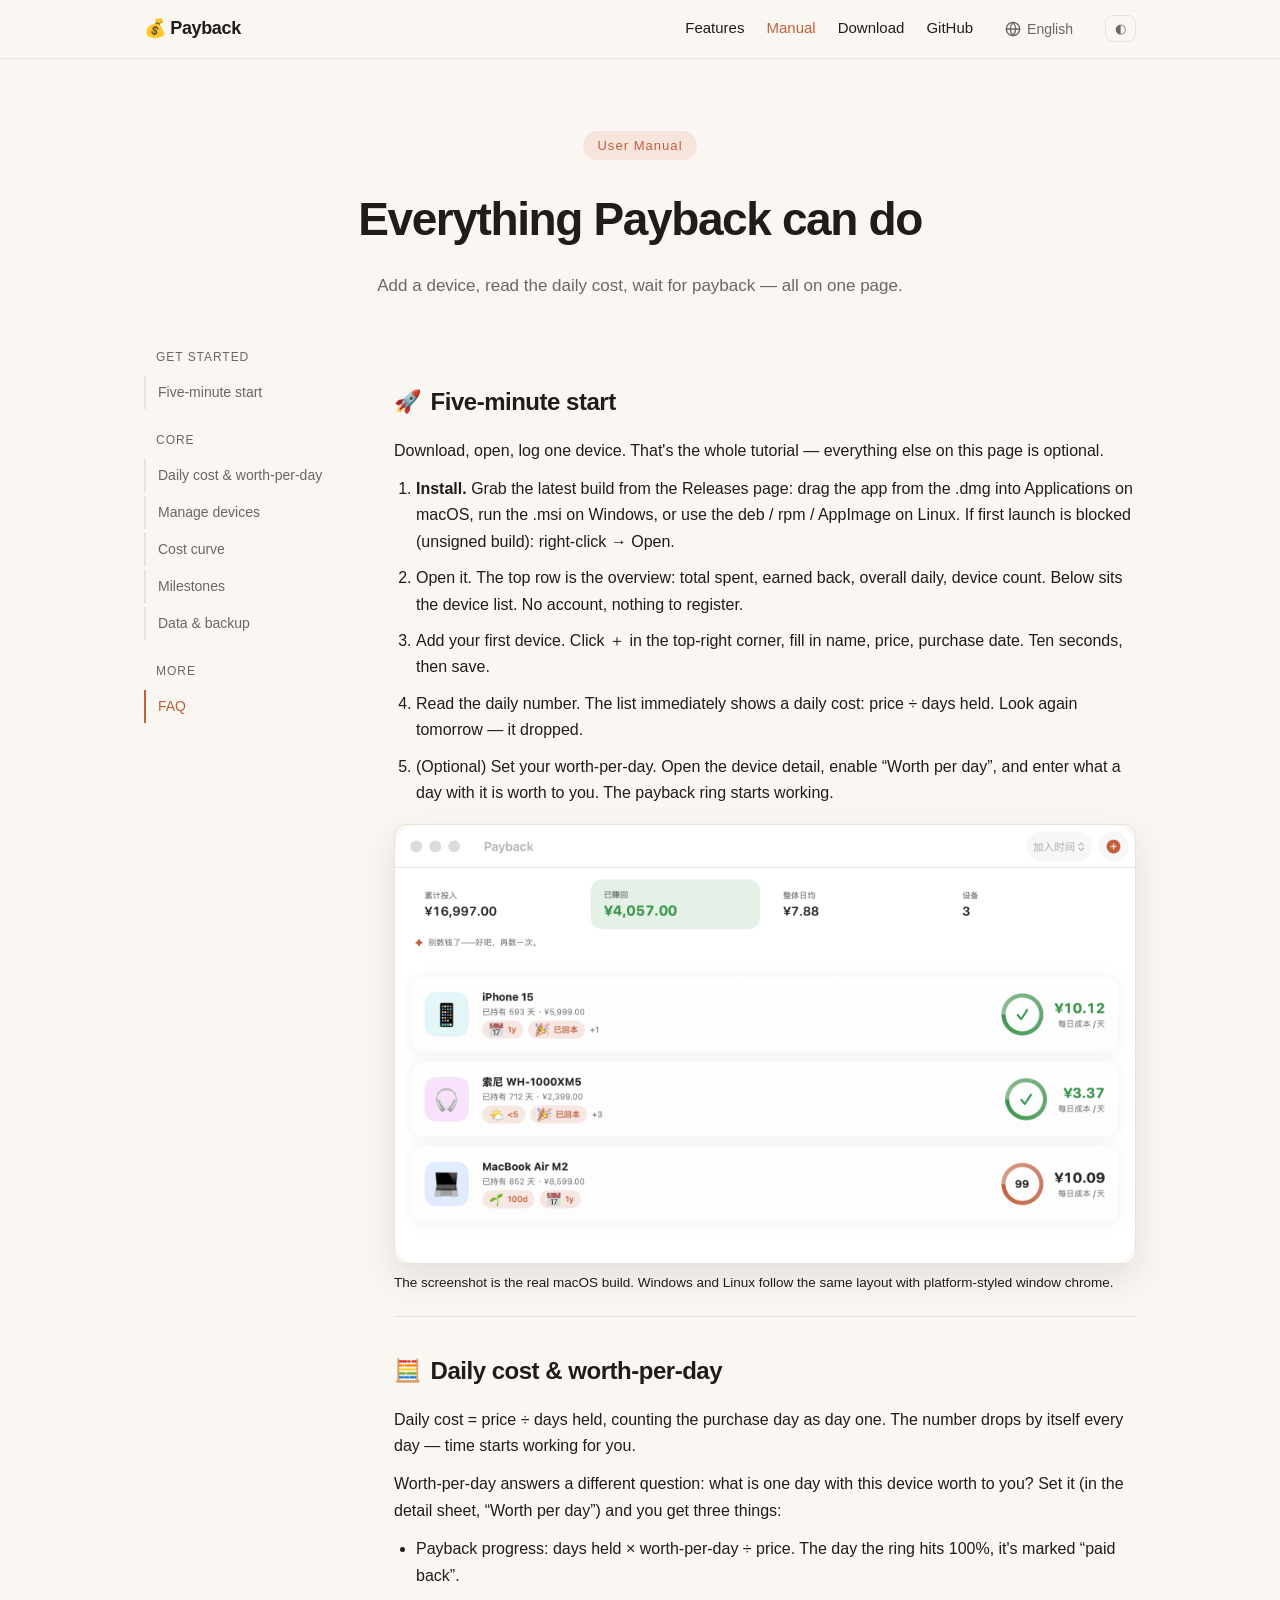
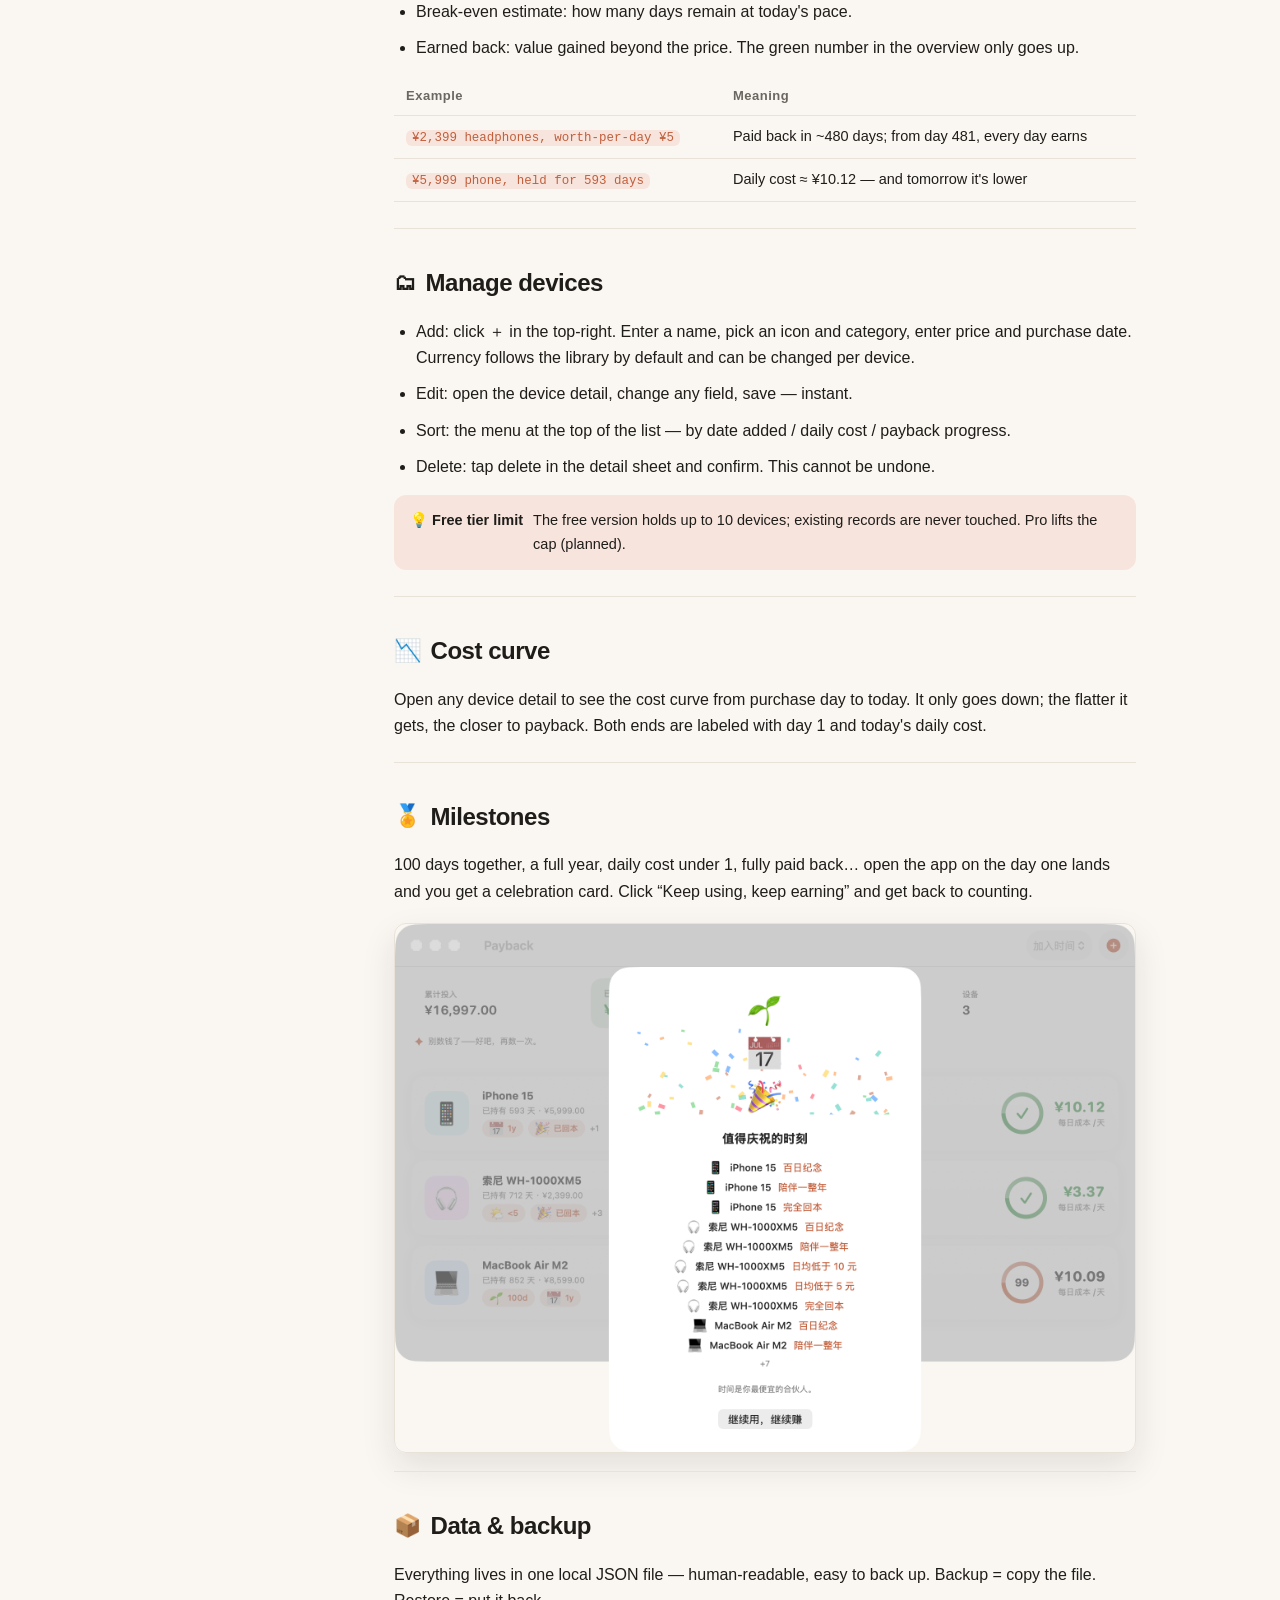
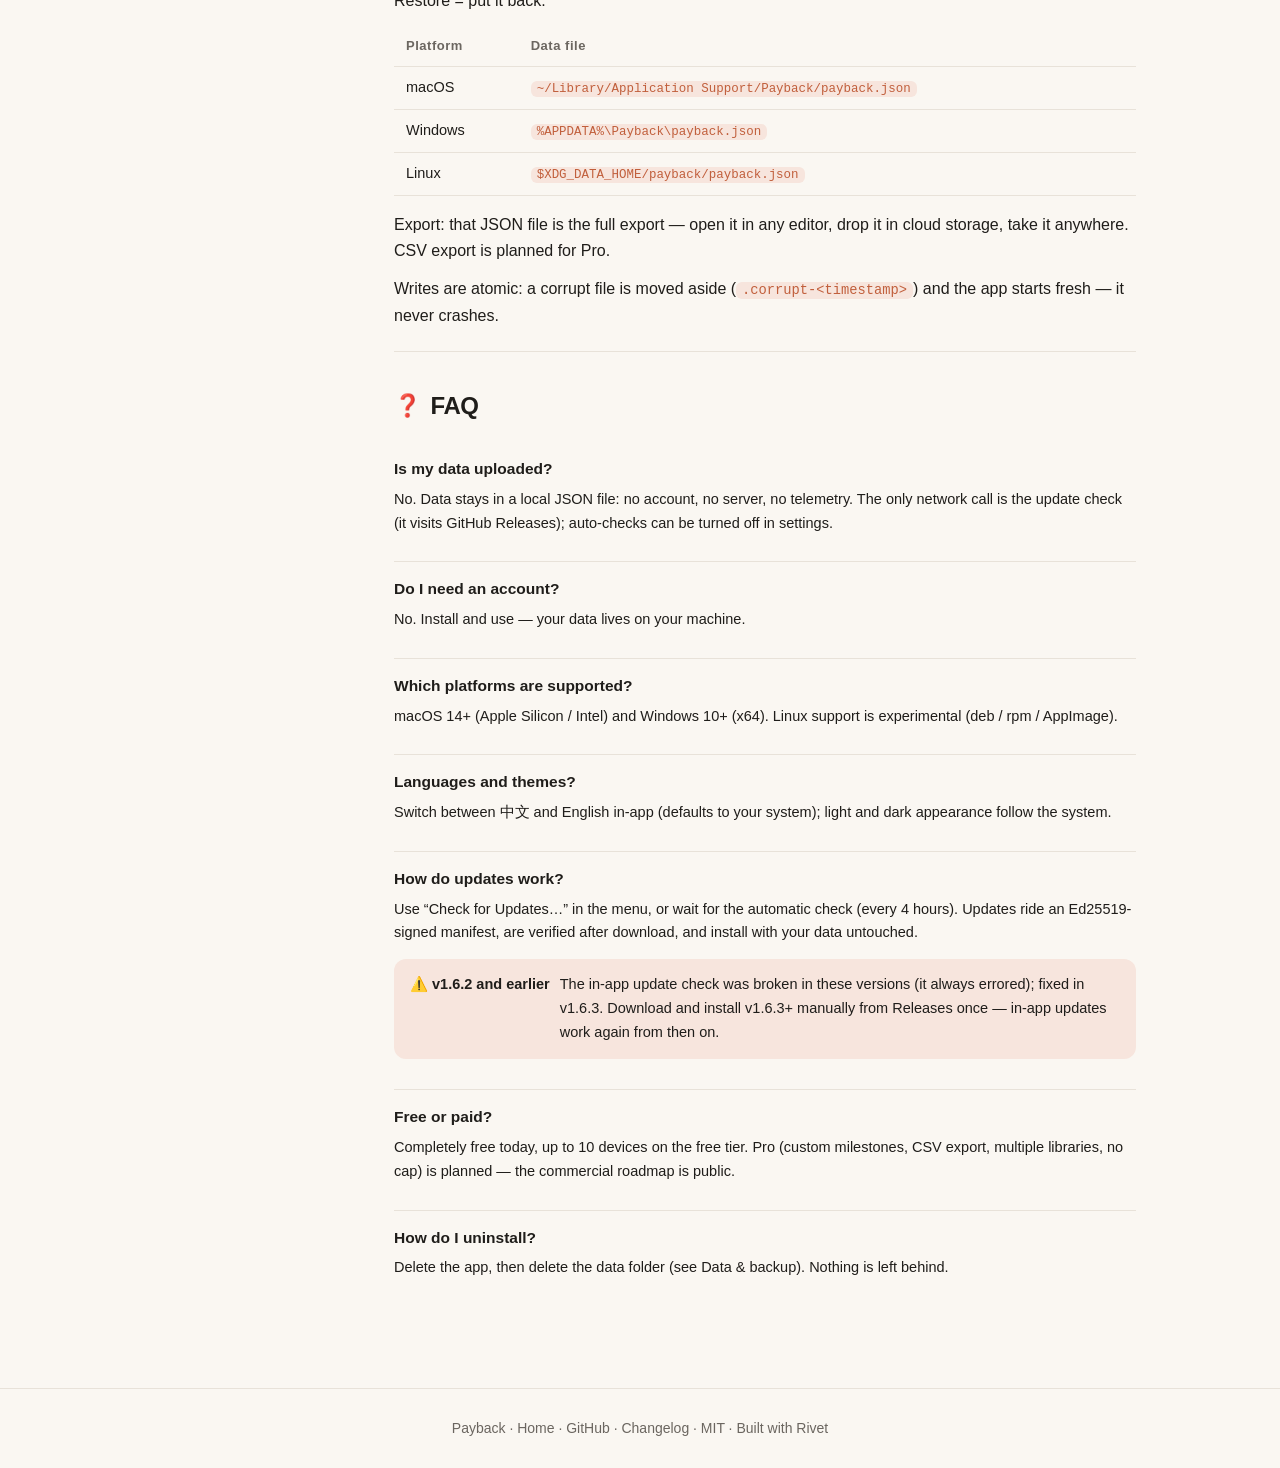
==== site/guide.html @ 582c348b "Release: v1.6.4 — user manual and real screenshots on the site site/guide.html is a full bilingual (" ====
<!DOCTYPE html>
<html lang="zh">
<head>
<meta charset="utf-8">
<meta name="viewport" content="width=device-width, initial-scale=1">
<title>Payback — 用户手册</title>
<meta name="description" content="Payback 用户手册：五分钟上手、每日成本与心理价位、设备管理、成本曲线、里程碑、数据备份与常见问题。">
<script>
  (function () {
    var t = localStorage.getItem('payback-theme');
    if (!t) t = matchMedia('(prefers-color-scheme: dark)').matches ? 'dark' : 'light';
    document.documentElement.dataset.theme = t;
  })();
</script>
<link rel="stylesheet" href="styles.css">
</head>
<body>
<header class="nav">
  <div class="nav-inner">
    <a class="brand" href="index.html">Payback</a>
    <nav class="nav-links">
      <a href="index.html#features" data-i18n="nav.features">功能</a>
      <a href="guide.html" data-i18n="nav.guide" style="color:var(--accent)">手册</a>
      <a href="index.html#download" data-i18n="nav.download">下载</a>
      <a href="https://github.com/turinglambdaai/payback" data-i18n="nav.github">GitHub</a>
      <div class="lang-dropdown-wrapper">
        <button class="lang-btn" type="button" onclick="void 0" aria-label="Switch language">
          <svg width="16" height="16" viewBox="0 0 24 24" fill="none" stroke="currentColor" stroke-width="2" stroke-linecap="round" stroke-linejoin="round"><circle cx="12" cy="12" r="10"></circle><line x1="2" y1="12" x2="22" y2="12"></line><path d="M12 2a15.3 15.3 0 0 1 4 10 15.3 15.3 0 0 1-4 10 15.3 15.3 0 0 1-4-10 15.3 15.3 0 0 1 4-10z"></path></svg>
          <span id="current-lang-label">English</span>
        </button>
        <ul class="lang-menu">
          <li onclick="setLanguage('en')">English</li>
          <li onclick="setLanguage('zh')">简体中文</li>
        </ul>
      </div>
      <button class="theme-btn" id="theme-btn" type="button" aria-label="Toggle theme">◐</button>
    </nav>
  </div>
</header>

<section class="manual-hero">
  <span class="eyebrow" data-i18n="guide.eyebrow">使用手册</span>
  <h1 data-i18n="guide.title">Payback 能做的事</h1>
  <p class="lead" data-i18n="guide.lead">添加设备、看懂每日成本、等到回本——一页说清。</p>
</section>

<div class="manual-layout">

  <aside class="manual-toc" id="toc">
    <div class="manual-toc-group" data-i18n="toc.start">上手</div>
    <a href="#quickstart" data-i18n="toc.quickstart">五分钟上手</a>
    <div class="manual-toc-group" data-i18n="toc.core">核心功能</div>
    <a href="#concepts" data-i18n="toc.concepts">每日成本与心理价位</a>
    <a href="#manage" data-i18n="toc.manage">设备管理</a>
    <a href="#curve" data-i18n="toc.curve">每日成本曲线</a>
    <a href="#milestones" data-i18n="toc.milestones">里程碑</a>
    <a href="#data" data-i18n="toc.data">数据与备份</a>
    <div class="manual-toc-group" data-i18n="toc.more">更多</div>
    <a href="#faq" data-i18n="toc.faq">常见问题</a>
  </aside>

  <main>

    <!-- =================== Quick start =================== -->
    <section class="manual-section" id="quickstart">
      <h2 class="manual-h2"><span class="h2-emoji">🚀</span><span data-i18n="qs.title">五分钟上手</span></h2>
      <p data-i18n="qs.intro">下载、打开、记一台设备。教程到这里就结束了——本页其余内容都是可选的。</p>
      <ol>
        <li data-i18n="qs.s1"><strong>安装。</strong>到 <a href="https://github.com/turinglambdaai/payback/releases/latest">Releases</a> 页下载最新版：macOS 把 DMG 里的应用拖进「应用程序」，Windows 双击 MSI 安装，Linux 用 deb / rpm / AppImage。首次启动若被拦（未公证构建）：右键 → 打开。</li>
        <li data-i18n="qs.s2"><strong>打开应用。</strong>顶部是总览：累计投入、已赚回、整体日均、设备数。中间是设备列表。没有账号，不用注册。</li>
        <li data-i18n="qs.s3"><strong>添加第一台设备。</strong>点右上角 ＋，填名称、价格、购买日期。十秒钟记完，保存。</li>
        <li data-i18n="qs.s4"><strong>看每日回本数字。</strong>列表里立刻出现「每日成本」：价格 ÷ 持有天数。明天再看，它又低了一点。</li>
        <li data-i18n="qs.s5"><strong>（可选）设定心理价位。</strong>打开设备详情，开启「心理价位（每天）」，填一个每天愿意付的数。回本进度环开始工作。</li>
      </ol>
      <img src="img/payback-main-light.png" alt="Payback 主窗口（macOS）：总览数字与设备列表" class="manual-shot" loading="lazy">
      <p class="manual-hint" data-i18n="qs.hint">截图为真实的 macOS 版本。Windows 与 Linux 布局相同，窗口边框随平台风格。</p>
    </section>

    <!-- =================== Concepts =================== -->
    <section class="manual-section" id="concepts">
      <h2 class="manual-h2"><span class="h2-emoji">🧮</span><span data-i18n="cc.title">每日成本与心理价位</span></h2>
      <p data-i18n="cc.cost">每日成本 = 购买价格 ÷ 持有天数。购买当天算第 1 天。数字每天自动下降——时间开始为你工作。</p>
      <p data-i18n="cc.willing">心理价位回答另一个问题：这台设备一天值多少钱？设了它（详情页里的「心理价位（每天）」），就能看到三样东西：</p>
      <ul>
        <li data-i18n="cc.p1">回本进度：已持有天数 × 心理价位 ÷ 价格，进度环走到 100% 那天标记「已回本」。</li>
        <li data-i18n="cc.p2">预计回本：照今天的用法，还有几天走满。</li>
        <li data-i18n="cc.p3">已赚回：超出价格的价值。总览里的绿色数字只增不减。</li>
      </ul>
      <table class="manual-table">
        <thead>
          <tr><th data-i18n="cc.t.example">示例</th><th data-i18n="cc.t.meaning">含义</th></tr>
        </thead>
        <tbody>
          <tr><td><code data-i18n="cc.t1a">¥2,399 的耳机，心理价位 ¥5/天</code></td><td data-i18n="cc.t1b">约 480 天回本；第 481 天起，每天都是赚的</td></tr>
          <tr><td><code data-i18n="cc.t2a">¥5,999 的手机，用了 593 天</code></td><td data-i18n="cc.t2b">每日成本 ≈ ¥10.12，而且明天更低</td></tr>
        </tbody>
      </table>
    </section>

    <!-- =================== Manage devices =================== -->
    <section class="manual-section" id="manage">
      <h2 class="manual-h2"><span class="h2-emoji">🗂</span><span data-i18n="mg.title">设备管理</span></h2>
      <ul>
        <li data-i18n="mg.add">添加：点右上角 ＋。填名称，选图标和分类，填价格与购买日期。货币默认跟随总账，可单台修改。</li>
        <li data-i18n="mg.edit">编辑：打开设备详情，改任意字段，保存即时生效。</li>
        <li data-i18n="mg.sort">排序：列表右上角菜单，按加入时间 / 日均成本 / 回本进度。</li>
        <li data-i18n="mg.delete">删除：详情里点删除，确认后删除。删除后无法恢复。</li>
      </ul>
      <div class="callout">
        <div class="callout-title">💡 <span data-i18n="mg.limitTitle">免费版上限</span></div>
        <span data-i18n="mg.limitBody">免费版最多记录 10 台设备，已有记录不受影响。Pro 版解除上限（规划中）。</span>
      </div>
    </section>

    <!-- =================== Cost curve =================== -->
    <section class="manual-section" id="curve">
      <h2 class="manual-h2"><span class="h2-emoji">📉</span><span data-i18n="cv.title">每日成本曲线</span></h2>
      <p data-i18n="cv.body">打开任一设备详情，下方是从买来到今天的成本曲线。曲线只会往下走，越平越接近回本。两端标注第 1 天和今天的每日成本。</p>
    </section>

    <!-- =================== Milestones =================== -->
    <section class="manual-section" id="milestones">
      <h2 class="manual-h2"><span class="h2-emoji">🏅</span><span data-i18n="ms.title">里程碑</span></h2>
      <p data-i18n="ms.body">百日纪念、陪伴一整年、日均低于 1 元、完全回本……达成当天打开应用，会看到一张庆祝卡片。点「继续用，继续赚」关掉，继续数钱。</p>
      <img src="img/payback-milestone-sheet.png" alt="Payback 里程碑庆祝卡片（macOS）" class="manual-shot" loading="lazy">
    </section>

    <!-- =================== Data & backup =================== -->
    <section class="manual-section" id="data">
      <h2 class="manual-h2"><span class="h2-emoji">📦</span><span data-i18n="db.title">数据与备份</span></h2>
      <p data-i18n="db.body">全部数据是一个本地 JSON 文件，人可读、随手备份。备份 = 复制这个文件；恢复 = 放回原位。</p>
      <table class="manual-table">
        <thead>
          <tr><th data-i18n="db.t.platform">平台</th><th data-i18n="db.t.path">数据文件</th></tr>
        </thead>
        <tbody>
          <tr><td>macOS</td><td><code>~/Library/Application Support/Payback/payback.json</code></td></tr>
          <tr><td>Windows</td><td><code>%APPDATA%\Payback\payback.json</code></td></tr>
          <tr><td>Linux</td><td><code>$XDG_DATA_HOME/payback/payback.json</code></td></tr>
        </tbody>
      </table>
      <p data-i18n="db.export">导出：这个 JSON 文件本身就是完整导出——用任意编辑器打开、放进云盘、随带走。CSV 导出在 Pro 规划中。</p>
      <p data-i18n="db.atomic">写入是原子的：文件损坏时自动移到一旁（<code>.corrupt-时间戳</code>），应用重新开始，永不崩溃。</p>
    </section>

    <!-- =================== FAQ =================== -->
    <section class="manual-section" id="faq">
      <h2 class="manual-h2"><span class="h2-emoji">❓</span><span data-i18n="faq.title">常见问题</span></h2>

      <div class="faq-item">
        <div class="faq-q" data-i18n="faq.q1">数据会上传吗？</div>
        <p class="faq-a" data-i18n="faq.a1">不会。数据只存在本机 JSON 文件里：无账号、无服务器、无遥测。唯一的网络请求是检查更新（访问 GitHub Releases），可关（设置里关闭自动检查）。</p>
      </div>
      <div class="faq-item">
        <div class="faq-q" data-i18n="faq.q2">需要注册账号吗？</div>
        <p class="faq-a" data-i18n="faq.a2">不需要。装好就用，数据在你自己机器上。</p>
      </div>
      <div class="faq-item">
        <div class="faq-q" data-i18n="faq.q3">支持哪些平台？</div>
        <p class="faq-a" data-i18n="faq.a3">macOS 14+（Apple Silicon / Intel）、Windows 10+（x64）。Linux 为实验性支持（deb / rpm / AppImage）。</p>
      </div>
      <div class="faq-item">
        <div class="faq-q" data-i18n="faq.q4">有哪些语言和主题？</div>
        <p class="faq-a" data-i18n="faq.a4">应用内可切换中文 / English（默认跟随系统）；深浅色外观跟随系统设置。</p>
      </div>
      <div class="faq-item">
        <div class="faq-q" data-i18n="faq.q5">怎么更新？</div>
        <p class="faq-a" data-i18n="faq.a5">菜单栏「检查更新…」，或等自动检查（每 4 小时一次）。更新走 Ed25519 签名清单，下载后校验再安装，装完数据原样保留。</p>
        <div class="callout">
          <div class="callout-title">⚠️ <span data-i18n="faq.legacyTitle">v1.6.2 及更早版本</span></div>
          <span data-i18n="faq.legacyBody">这些版本的「检查更新」有缺陷（点了就报错），已在 v1.6.3 修复。请到 Releases 页手动下载安装一次，之后应用内更新恢复正常。</span>
        </div>
      </div>
      <div class="faq-item">
        <div class="faq-q" data-i18n="faq.q6">免费还是付费？</div>
        <p class="faq-a" data-i18n="faq.a6">当前完全免费，免费版最多 10 台设备。Pro 版（自定义里程碑、CSV 导出、多账本、解除上限）规划中，商业路径公开可查。</p>
      </div>
      <div class="faq-item">
        <div class="faq-q" data-i18n="faq.q7">怎么卸载？</div>
        <p class="faq-a" data-i18n="faq.a7">删掉应用，再删数据文件夹（路径见「数据与备份」）。不留任何残留。</p>
      </div>
    </section>

  </main>
</div>

<footer class="footer">
  <p>Payback · <a href="index.html" data-i18n="footer.home">首页</a> · <a href="https://github.com/turinglambdaai/payback">GitHub</a> · <a href="https://github.com/turinglambdaai/payback/blob/main/CHANGELOG.md" data-i18n="footer.changelog">更新日志</a> · MIT · <span data-i18n="footer.built">基于 Rivet 构建</span></p>
</footer>

<script>
(function () {
  var zh = {
    "nav.features": "功能", "nav.guide": "手册", "nav.download": "下载", "nav.github": "GitHub",
    "guide.eyebrow": "使用手册",
    "guide.title": "Payback 能做的事",
    "guide.lead": "添加设备、看懂每日成本、等到回本——一页说清。",
    "toc.start": "上手", "toc.quickstart": "五分钟上手",
    "toc.core": "核心功能",
    "toc.concepts": "每日成本与心理价位", "toc.manage": "设备管理", "toc.curve": "每日成本曲线",
    "toc.milestones": "里程碑", "toc.data": "数据与备份",
    "toc.more": "更多", "toc.faq": "常见问题",
    "qs.title": "五分钟上手",
    "qs.intro": "下载、打开、记一台设备。教程到这里就结束了——本页其余内容都是可选的。",
    "qs.s1": "<strong>安装。</strong>到 <a href=\"https://github.com/turinglambdaai/payback/releases/latest\">Releases</a> 页下载最新版：macOS 把 DMG 里的应用拖进「应用程序」，Windows 双击 MSI 安装，Linux 用 deb / rpm / AppImage。首次启动若被拦（未公证构建）：右键 → 打开。",
    "qs.s2": "打开应用。顶部是总览：累计投入、已赚回、整体日均、设备数。中间是设备列表。没有账号，不用注册。",
    "qs.s3": "添加第一台设备。点右上角 ＋，填名称、价格、购买日期。十秒钟记完，保存。",
    "qs.s4": "看每日回本数字。列表里立刻出现「每日成本」：价格 ÷ 持有天数。明天再看，它又低了一点。",
    "qs.s5": "（可选）设定心理价位。打开设备详情，开启「心理价位（每天）」，填一个每天愿意付的数。回本进度环开始工作。",
    "qs.hint": "截图为真实的 macOS 版本。Windows 与 Linux 布局相同，窗口边框随平台风格。",
    "cc.title": "每日成本与心理价位",
    "cc.cost": "每日成本 = 购买价格 ÷ 持有天数。购买当天算第 1 天。数字每天自动下降——时间开始为你工作。",
    "cc.willing": "心理价位回答另一个问题：这台设备一天值多少钱？设了它（详情页里的「心理价位（每天）」），就能看到三样东西：",
    "cc.p1": "回本进度：已持有天数 × 心理价位 ÷ 价格，进度环走到 100% 那天标记「已回本」。",
    "cc.p2": "预计回本：照今天的用法，还有几天走满。",
    "cc.p3": "已赚回：超出价格的价值。总览里的绿色数字只增不减。",
    "cc.t.example": "示例", "cc.t.meaning": "含义",
    "cc.t1a": "¥2,399 的耳机，心理价位 ¥5/天",
    "cc.t1b": "约 480 天回本；第 481 天起，每天都是赚的",
    "cc.t2a": "¥5,999 的手机，用了 593 天",
    "cc.t2b": "每日成本 ≈ ¥10.12，而且明天更低",
    "mg.title": "设备管理",
    "mg.add": "添加：点右上角 ＋。填名称，选图标和分类，填价格与购买日期。货币默认跟随总账，可单台修改。",
    "mg.edit": "编辑：打开设备详情，改任意字段，保存即时生效。",
    "mg.sort": "排序：列表右上角菜单，按加入时间 / 日均成本 / 回本进度。",
    "mg.delete": "删除：详情里点删除，确认后删除。删除后无法恢复。",
    "mg.limitTitle": "免费版上限",
    "mg.limitBody": "免费版最多记录 10 台设备，已有记录不受影响。Pro 版解除上限（规划中）。",
    "cv.title": "每日成本曲线",
    "cv.body": "打开任一设备详情，下方是从买来到今天的成本曲线。曲线只会往下走，越平越接近回本。两端标注第 1 天和今天的每日成本。",
    "ms.title": "里程碑",
    "ms.body": "百日纪念、陪伴一整年、日均低于 1 元、完全回本……达成当天打开应用，会看到一张庆祝卡片。点「继续用，继续赚」关掉，继续数钱。",
    "db.title": "数据与备份",
    "db.body": "全部数据是一个本地 JSON 文件，人可读、随手备份。备份 = 复制这个文件；恢复 = 放回原位。",
    "db.t.platform": "平台", "db.t.path": "数据文件",
    "db.export": "导出：这个 JSON 文件本身就是完整导出——用任意编辑器打开、放进云盘、随带走。CSV 导出在 Pro 规划中。",
    "db.atomic": "写入是原子的：文件损坏时自动移到一旁（<code>.corrupt-时间戳</code>），应用重新开始，永不崩溃。",
    "faq.title": "常见问题",
    "faq.q1": "数据会上传吗？",
    "faq.a1": "不会。数据只存在本机 JSON 文件里：无账号、无服务器、无遥测。唯一的网络请求是检查更新（访问 GitHub Releases），可在设置里关闭自动检查。",
    "faq.q2": "需要注册账号吗？",
    "faq.a2": "不需要。装好就用，数据在你自己机器上。",
    "faq.q3": "支持哪些平台？",
    "faq.a3": "macOS 14+（Apple Silicon / Intel）、Windows 10+（x64）。Linux 为实验性支持（deb / rpm / AppImage）。",
    "faq.q4": "有哪些语言和主题？",
    "faq.a4": "应用内可切换中文 / English（默认跟随系统）；深浅色外观跟随系统设置。",
    "faq.q5": "怎么更新？",
    "faq.a5": "菜单栏「检查更新…」，或等自动检查（每 4 小时一次）。更新走 Ed25519 签名清单，下载后校验再安装，装完数据原样保留。",
    "faq.legacyTitle": "v1.6.2 及更早版本",
    "faq.legacyBody": "这些版本的「检查更新」有缺陷（点了就报错），已在 v1.6.3 修复。请到 Releases 页手动下载安装一次，之后应用内更新恢复正常。",
    "faq.q6": "免费还是付费？",
    "faq.a6": "当前完全免费，免费版最多 10 台设备。Pro 版（自定义里程碑、CSV 导出、多账本、解除上限）规划中，商业路径公开可查。",
    "faq.q7": "怎么卸载？",
    "faq.a7": "删掉应用，再删数据文件夹（路径见「数据与备份」）。不留任何残留。",
    "footer.home": "首页",
    "footer.changelog": "更新日志",
    "footer.built": "基于 Rivet 构建"
  };
  var en = {
    "nav.features": "Features", "nav.guide": "Manual", "nav.download": "Download", "nav.github": "GitHub",
    "guide.eyebrow": "User Manual",
    "guide.title": "Everything Payback can do",
    "guide.lead": "Add a device, read the daily cost, wait for payback — all on one page.",
    "toc.start": "Get started", "toc.quickstart": "Five-minute start",
    "toc.core": "Core",
    "toc.concepts": "Daily cost & worth-per-day", "toc.manage": "Manage devices", "toc.curve": "Cost curve",
    "toc.milestones": "Milestones", "toc.data": "Data & backup",
    "toc.more": "More", "toc.faq": "FAQ",
    "qs.title": "Five-minute start",
    "qs.intro": "Download, open, log one device. That's the whole tutorial — everything else on this page is optional.",
    "qs.s1": "<strong>Install.</strong> Grab the latest build from the <a href=\"https://github.com/turinglambdaai/payback/releases/latest\">Releases</a> page: drag the app from the .dmg into Applications on macOS, run the .msi on Windows, or use the deb / rpm / AppImage on Linux. If first launch is blocked (unsigned build): right-click → Open.",
    "qs.s2": "Open it. The top row is the overview: total spent, earned back, overall daily, device count. Below sits the device list. No account, nothing to register.",
    "qs.s3": "Add your first device. Click ＋ in the top-right corner, fill in name, price, purchase date. Ten seconds, then save.",
    "qs.s4": "Read the daily number. The list immediately shows a daily cost: price ÷ days held. Look again tomorrow — it dropped.",
    "qs.s5": "(Optional) Set your worth-per-day. Open the device detail, enable “Worth per day”, and enter what a day with it is worth to you. The payback ring starts working.",
    "qs.hint": "The screenshot is the real macOS build. Windows and Linux follow the same layout with platform-styled window chrome.",
    "cc.title": "Daily cost & worth-per-day",
    "cc.cost": "Daily cost = price ÷ days held, counting the purchase day as day one. The number drops by itself every day — time starts working for you.",
    "cc.willing": "Worth-per-day answers a different question: what is one day with this device worth to you? Set it (in the detail sheet, “Worth per day”) and you get three things:",
    "cc.p1": "Payback progress: days held × worth-per-day ÷ price. The day the ring hits 100%, it's marked “paid back”.",
    "cc.p2": "Break-even estimate: how many days remain at today's pace.",
    "cc.p3": "Earned back: value gained beyond the price. The green number in the overview only goes up.",
    "cc.t.example": "Example", "cc.t.meaning": "Meaning",
    "cc.t1a": "¥2,399 headphones, worth-per-day ¥5",
    "cc.t1b": "Paid back in ~480 days; from day 481, every day earns",
    "cc.t2a": "¥5,999 phone, held for 593 days",
    "cc.t2b": "Daily cost ≈ ¥10.12 — and tomorrow it's lower",
    "mg.title": "Manage devices",
    "mg.add": "Add: click ＋ in the top-right. Enter a name, pick an icon and category, enter price and purchase date. Currency follows the library by default and can be changed per device.",
    "mg.edit": "Edit: open the device detail, change any field, save — instant.",
    "mg.sort": "Sort: the menu at the top of the list — by date added / daily cost / payback progress.",
    "mg.delete": "Delete: tap delete in the detail sheet and confirm. This cannot be undone.",
    "mg.limitTitle": "Free tier limit",
    "mg.limitBody": "The free version holds up to 10 devices; existing records are never touched. Pro lifts the cap (planned).",
    "cv.title": "Cost curve",
    "cv.body": "Open any device detail to see the cost curve from purchase day to today. It only goes down; the flatter it gets, the closer to payback. Both ends are labeled with day 1 and today's daily cost.",
    "ms.title": "Milestones",
    "ms.body": "100 days together, a full year, daily cost under 1, fully paid back… open the app on the day one lands and you get a celebration card. Click “Keep using, keep earning” and get back to counting.",
    "db.title": "Data & backup",
    "db.body": "Everything lives in one local JSON file — human-readable, easy to back up. Backup = copy the file. Restore = put it back.",
    "db.t.platform": "Platform", "db.t.path": "Data file",
    "db.export": "Export: that JSON file is the full export — open it in any editor, drop it in cloud storage, take it anywhere. CSV export is planned for Pro.",
    "db.atomic": "Writes are atomic: a corrupt file is moved aside (<code>.corrupt-&lt;timestamp&gt;</code>) and the app starts fresh — it never crashes.",
    "faq.title": "FAQ",
    "faq.q1": "Is my data uploaded?",
    "faq.a1": "No. Data stays in a local JSON file: no account, no server, no telemetry. The only network call is the update check (it visits GitHub Releases); auto-checks can be turned off in settings.",
    "faq.q2": "Do I need an account?",
    "faq.a2": "No. Install and use — your data lives on your machine.",
    "faq.q3": "Which platforms are supported?",
    "faq.a3": "macOS 14+ (Apple Silicon / Intel) and Windows 10+ (x64). Linux support is experimental (deb / rpm / AppImage).",
    "faq.q4": "Languages and themes?",
    "faq.a4": "Switch between 中文 and English in-app (defaults to your system); light and dark appearance follow the system.",
    "faq.q5": "How do updates work?",
    "faq.a5": "Use “Check for Updates…” in the menu, or wait for the automatic check (every 4 hours). Updates ride an Ed25519-signed manifest, are verified after download, and install with your data untouched.",
    "faq.legacyTitle": "v1.6.2 and earlier",
    "faq.legacyBody": "The in-app update check was broken in these versions (it always errored); fixed in v1.6.3. Download and install v1.6.3+ manually from Releases once — in-app updates work again from then on.",
    "faq.q6": "Free or paid?",
    "faq.a6": "Completely free today, up to 10 devices on the free tier. Pro (custom milestones, CSV export, multiple libraries, no cap) is planned — the commercial roadmap is public.",
    "faq.q7": "How do I uninstall?",
    "faq.a7": "Delete the app, then delete the data folder (see Data & backup). Nothing is left behind.",
    "footer.home": "Home",
    "footer.changelog": "Changelog",
    "footer.built": "Built with Rivet"
  };
  var LANGUAGE_OVERRIDE_KEY = "payback-lang-override-v2";
  var LANGUAGE_LEGACY_KEYS = ["payback-lang", "site-lang"];
  var current, isZh;

  function readLanguageOverride() {
    try {
      var v = localStorage.getItem(LANGUAGE_OVERRIDE_KEY);
      if (v !== "zh" && v !== "en") {
        for (var i = 0; i < LANGUAGE_LEGACY_KEYS.length; i++) {
          var legacy = localStorage.getItem(LANGUAGE_LEGACY_KEYS[i]);
          if (legacy === "zh" || legacy === "en") { v = legacy; try { localStorage.setItem(LANGUAGE_OVERRIDE_KEY, v); } catch (e) {} break; }
        }
      }
      return v === "zh" || v === "en" ? v : null;
    } catch (e) { return null; }
  }
  function detectBrowserLanguage() {
    var locale = (navigator.languages && navigator.languages[0]) || navigator.language || "";
    return String(locale).toLowerCase().indexOf("zh") === 0 ? "zh" : "en";
  }
  function apply(lang) {
    current = lang === "en" ? en : zh;
    isZh = lang === "zh";
    document.documentElement.lang = isZh ? "zh-CN" : "en";
    document.documentElement.setAttribute("data-language", lang);
    var nodes = document.querySelectorAll("[data-i18n]");
    for (var i = 0; i < nodes.length; i++) {
      var key = nodes[i].getAttribute("data-i18n");
      // innerHTML (not textContent): some strings carry inline markup such as
      // <strong>/<code>/<a>. All values come from this file's own dictionaries.
      if (current[key]) nodes[i].innerHTML = current[key];
    }
    var label = document.getElementById("current-lang-label");
    if (label) label.textContent = isZh ? "简体中文" : "English";
  }
  window.setLanguage = function (lang) {
    if (lang !== "zh" && lang !== "en") return;
    try { localStorage.setItem(LANGUAGE_OVERRIDE_KEY, lang); } catch (e) {}
    apply(lang);
  };
  apply(readLanguageOverride() || detectBrowserLanguage());
  LANGUAGE_LEGACY_KEYS.forEach(function (k) { try { localStorage.removeItem(k); } catch (e) {} });
  window.addEventListener("languagechange", function () {
    if (!readLanguageOverride()) apply(detectBrowserLanguage());
  });
})();
</script>
<script>
  document.getElementById('theme-btn').addEventListener('click', function () {
    var next = document.documentElement.dataset.theme === 'dark' ? 'light' : 'dark';
    document.documentElement.dataset.theme = next;
    localStorage.setItem('payback-theme', next);
  });
  // Active-TOC highlighting: mark the section currently in view.
  document.addEventListener('DOMContentLoaded', function () {
    var links = document.querySelectorAll('.manual-toc a');
    var sections = Array.prototype.map.call(links, function (a) {
      var id = a.getAttribute('href').slice(1);
      return { link: a, el: document.getElementById(id) };
    }).filter(function (s) { return s.el; });
    var observer = new IntersectionObserver(function (entries) {
      entries.forEach(function (entry) {
        if (entry.isIntersecting) {
          links.forEach(function (l) { l.classList.remove('active'); });
          sections.forEach(function (s) { if (s.el === entry.target) s.link.classList.add('active'); });
        }
      });
    }, { rootMargin: '-80px 0px -70% 0px' });
    sections.forEach(function (s) { observer.observe(s.el); });
  });
</script>
</body>
</html>
---- site/styles.css ----
:root {
  --bg: #faf7f2;
  --surface: #ffffff;
  --ink: #1f1d1a;
  --muted: #6b6660;
  --line: #e8e2d9;
  --accent: #c15f3c;
  --accent-soft: #f7e5dd;
  --radius: 14px;
}

* { box-sizing: border-box; margin: 0; padding: 0; }

html { scroll-behavior: smooth; }

body {
  font-family: -apple-system, BlinkMacSystemFont, "Segoe UI", "PingFang SC",
    "Hiragino Sans GB", "Microsoft YaHei", sans-serif;
  background: var(--bg);
  color: var(--ink);
  line-height: 1.65;
}

a { color: inherit; text-decoration: none; }

.nav {
  position: sticky; top: 0; z-index: 10;
  background: rgba(250, 247, 242, 0.88);
  backdrop-filter: blur(10px);
  border-bottom: 1px solid var(--line);
}
.nav-inner {
  max-width: 1040px; margin: 0 auto; padding: 14px 24px;
  display: flex; align-items: center; justify-content: space-between;
}
.brand { font-weight: 700; font-size: 18px; letter-spacing: -0.02em; }
.brand::before { content: "💰 "; }
.nav-links { display: flex; align-items: center; gap: 22px; font-size: 15px; }
.nav-links a:hover { color: var(--accent); }
/* ---- language dropdown (family standard) ---- */
.lang-dropdown-wrapper { position: relative; }
.lang-btn { display: flex; align-items: center; gap: 6px; background: none; border: none; cursor: pointer; font-family: inherit; font-size: 14px; color: var(--muted); padding: 6px 10px; border-radius: 8px; transition: color .15s, background .15s; }
.lang-btn:hover { color: var(--accent); background: var(--accent-soft); }
.lang-menu { position: absolute; top: calc(100% + 6px); right: 0; background: var(--surface); border: 1px solid var(--line); border-radius: 10px; box-shadow: 0 12px 32px rgba(0, 0, 0, 0.12); padding: 6px; min-width: 132px; margin: 0; list-style: none; opacity: 0; visibility: hidden; transform: translateY(-4px); transition: opacity .18s, visibility .18s, transform .18s; z-index: 10000; }
.lang-dropdown-wrapper:hover .lang-menu, .lang-dropdown-wrapper:focus-within .lang-menu { opacity: 1; visibility: visible; transform: translateY(0); }
.lang-menu li { padding: 7px 12px; font-size: 14px; color: var(--ink); border-radius: 6px; cursor: pointer; transition: background .15s, color .15s; }
.lang-menu li:hover { background: var(--accent-soft); color: var(--accent); }

.hero { max-width: 820px; margin: 0 auto; padding: 88px 24px 64px; text-align: center; }
.eyebrow {
  display: inline-block; font-size: 13px; letter-spacing: 0.08em;
  color: var(--accent); background: var(--accent-soft);
  padding: 4px 14px; border-radius: 999px; margin-bottom: 22px;
}
.hero h1 { font-size: clamp(38px, 6vw, 58px); line-height: 1.15; letter-spacing: -0.03em; }
.hero .accent { color: var(--accent); }
.hero .sub { margin: 22px auto 0; max-width: 640px; font-size: 18px; color: var(--muted); }
.hero-actions { margin-top: 32px; display: flex; gap: 14px; justify-content: center; }
.btn {
  display: inline-block; padding: 12px 26px; border-radius: 10px;
  font-weight: 600; border: 1px solid var(--line); background: var(--surface);
  transition: transform 0.12s ease, box-shadow 0.12s ease;
}
.btn:hover { transform: translateY(-2px); box-shadow: 0 6px 18px rgba(31, 29, 26, 0.08); }
.btn-primary { background: var(--accent); border-color: var(--accent); color: #fff; }
.platforms { margin-top: 18px; font-size: 14px; color: var(--muted); }

.section { max-width: 1040px; margin: 0 auto; padding: 64px 24px; }
.section.alt {
  max-width: none; background: var(--surface);
  border-top: 1px solid var(--line); border-bottom: 1px solid var(--line);
}
.section.alt > * { max-width: 1040px; margin-left: auto; margin-right: auto; }
.section h2 { font-size: clamp(26px, 4vw, 34px); letter-spacing: -0.02em; margin-bottom: 34px; }

.grid { display: grid; grid-template-columns: repeat(auto-fit, minmax(280px, 1fr)); gap: 18px; }
.card {
  background: var(--surface); border: 1px solid var(--line);
  border-radius: var(--radius); padding: 24px;
  transition: transform 0.12s ease, box-shadow 0.12s ease;
}
.card:hover { transform: translateY(-3px); box-shadow: 0 8px 22px rgba(31, 29, 26, 0.07); }
.card-icon { font-size: 30px; margin-bottom: 10px; }
.card h3 { font-size: 17px; margin-bottom: 8px; }
.card p { font-size: 14.5px; color: var(--muted); }

.steps { display: grid; grid-template-columns: repeat(auto-fit, minmax(240px, 1fr)); gap: 18px; }
.step {
  background: var(--bg); border: 1px solid var(--line);
  border-radius: var(--radius); padding: 24px;
}
.step-num {
  display: inline-flex; align-items: center; justify-content: center;
  width: 30px; height: 30px; border-radius: 999px;
  background: var(--accent); color: #fff; font-weight: 700; margin-bottom: 12px;
}
.step h3 { font-size: 16px; margin-bottom: 6px; }
.step p { font-size: 14.5px; color: var(--muted); }

.note { margin-top: 26px; font-size: 13.5px; color: var(--muted); }

.dl-grid { display: grid; grid-template-columns: repeat(auto-fit, minmax(240px, 1fr)); gap: 18px; max-width: 640px; }
.dl-card {
  display: block; background: var(--surface); border: 1px solid var(--line);
  border-radius: var(--radius); padding: 28px; text-align: center;
  transition: transform 0.12s ease, box-shadow 0.12s ease, border-color 0.12s ease;
}
.dl-card:hover { transform: translateY(-3px); border-color: var(--accent); box-shadow: 0 8px 22px rgba(31, 29, 26, 0.07); }
.dl-card h3 { font-size: 18px; margin-bottom: 6px; }
.dl-card p { font-size: 14px; color: var(--muted); }
#download .note { max-width: 640px; }

.footer {
  border-top: 1px solid var(--line); padding: 28px 24px; text-align: center;
  font-size: 14px; color: var(--muted);
}
.footer a:hover { color: var(--accent); }

.pricing-note a { color: var(--accent); font-weight: 600; }
.pricing-note a:hover { text-decoration: underline; }

/* theme: data-theme is set by the inline head script — from localStorage
   when the user has picked manually, otherwise from the system preference.
   Explicit light overrides exist so a manual choice wins over the OS. */
:root[data-theme="dark"] {
  --bg: #1f1d1a;
  --surface: #2b2926;
  --ink: #f0ede8;
  --muted: #a8a29a;
  --line: #3a3835;
  --accent: #d97a55;
  --accent-soft: rgba(217, 122, 85, 0.16);
}
:root[data-theme="dark"] .nav { background: rgba(31, 29, 26, 0.88); }
:root[data-theme="dark"] .card,
:root[data-theme="dark"] .dl-card,
:root[data-theme="dark"] .step { background: var(--surface); }
:root[data-theme="dark"] .section.alt { background: #262421; }

:root[data-theme="light"] {
  --bg: #faf7f2;
  --surface: #ffffff;
  --ink: #1f1d1a;
  --muted: #6b6660;
  --line: #e8e2d9;
  --accent: #c15f3c;
  --accent-soft: #f7e5dd;
}
:root[data-theme="light"] .nav { background: rgba(250, 247, 242, 0.88); }
:root[data-theme="light"] .card,
:root[data-theme="light"] .dl-card,
:root[data-theme="light"] .step { background: var(--surface); }
:root[data-theme="light"] .section.alt { background: var(--surface); }

/* theme toggle button */
.theme-btn {
  border: 1px solid var(--line);
  background: transparent;
  color: var(--muted);
  border-radius: 8px;
  padding: 5px 9px;
  font-size: 13px;
  cursor: pointer;
}
.theme-btn:hover { background: var(--chip-bg, var(--accent-soft)); }

/* ---- user manual (guide.html) ---- */
.manual-hero { max-width: 820px; margin: 0 auto; padding: 72px 24px 32px; text-align: center; }
.manual-hero h1 { font-size: clamp(32px, 5vw, 46px); letter-spacing: -0.03em; }
.manual-hero .lead { margin-top: 14px; font-size: 17px; color: var(--muted); }

.manual-layout {
  max-width: 1040px; margin: 0 auto; padding: 16px 24px 72px;
  display: grid; grid-template-columns: 210px 1fr; gap: 40px; align-items: start;
}
.manual-toc { position: sticky; top: 74px; display: flex; flex-direction: column; gap: 4px; }
.manual-toc-group {
  font-size: 12px; letter-spacing: 0.08em; text-transform: uppercase;
  color: var(--muted); margin: 18px 0 4px; padding-left: 12px;
}
.manual-toc-group:first-child { margin-top: 0; }
.manual-toc a {
  font-size: 14px; color: var(--muted); padding: 5px 12px;
  border-left: 2px solid var(--line); transition: color .15s, border-color .15s;
}
.manual-toc a:hover { color: var(--accent); }
.manual-toc a.active { color: var(--accent); border-left-color: var(--accent); }
@media (max-width: 860px) {
  .manual-layout { grid-template-columns: 1fr; }
  .manual-toc { display: none; }
}

.manual-section { padding: 34px 0 10px; }
.manual-section + .manual-section { border-top: 1px solid var(--line); }
.manual-h2 { font-size: 24px; letter-spacing: -0.02em; margin-bottom: 16px; display: flex; align-items: center; gap: 10px; }
.h2-emoji { font-size: 22px; }
.manual-h3 { font-size: 17px; margin: 22px 0 10px; }
.manual-section p { margin-bottom: 12px; color: var(--ink); }
.manual-section p.muted, .manual-hint { font-size: 13.5px; color: var(--muted); }
.manual-section ol, .manual-section ul { padding-left: 22px; margin: 0 0 14px; }
.manual-section li { margin-bottom: 10px; }
.manual-section code {
  font-family: ui-monospace, SFMono-Regular, Menlo, Consolas, monospace;
  font-size: 0.86em; background: var(--accent-soft); color: var(--accent);
  padding: 1px 6px; border-radius: 6px;
}
.manual-section strong { font-weight: 700; }

.manual-shot {
  display: block; width: 100%; margin: 18px 0 8px;
  border: 1px solid var(--line); border-radius: 12px;
  box-shadow: 0 14px 34px rgba(31, 29, 26, 0.10);
}
.manual-hint { margin: 0 0 12px; }

.manual-table { width: 100%; border-collapse: collapse; margin: 12px 0 16px; font-size: 14.5px; }
.manual-table th, .manual-table td { text-align: left; padding: 9px 12px; border-bottom: 1px solid var(--line); vertical-align: top; }
.manual-table th { font-size: 13px; letter-spacing: 0.04em; color: var(--muted); font-weight: 600; }
.manual-table td:first-child { white-space: nowrap; }

.callout {
  display: flex; gap: 10px; align-items: flex-start;
  background: var(--accent-soft); border-radius: 12px;
  padding: 14px 16px; margin: 14px 0 16px; font-size: 14.5px;
}
.callout-title { font-weight: 700; white-space: nowrap; }

.faq-item { padding: 14px 0; border-bottom: 1px solid var(--line); }
.faq-item:last-child { border-bottom: none; }
.faq-q { font-weight: 700; font-size: 15.5px; margin-bottom: 6px; }
.faq-a { font-size: 14.5px; color: var(--muted); margin: 0; }
.faq-a code { font-size: 0.9em; }

/* shot strip on the landing page */
.shot-section { max-width: 1040px; margin: 0 auto; padding: 0 24px 8px; text-align: center; }
.shot-section img {
  display: block; width: 100%;
  border: 1px solid var(--line); border-radius: 14px;
  box-shadow: 0 24px 60px rgba(31, 29, 26, 0.14);
}
.shot-section figcaption { margin-top: 14px; font-size: 13.5px; color: var(--muted); }
:root[data-theme="dark"] .manual-shot,
:root[data-theme="dark"] .shot-section img { box-shadow: 0 14px 34px rgba(0, 0, 0, 0.45); }
:root[data-theme="dark"] .manual-table th { color: var(--muted); }
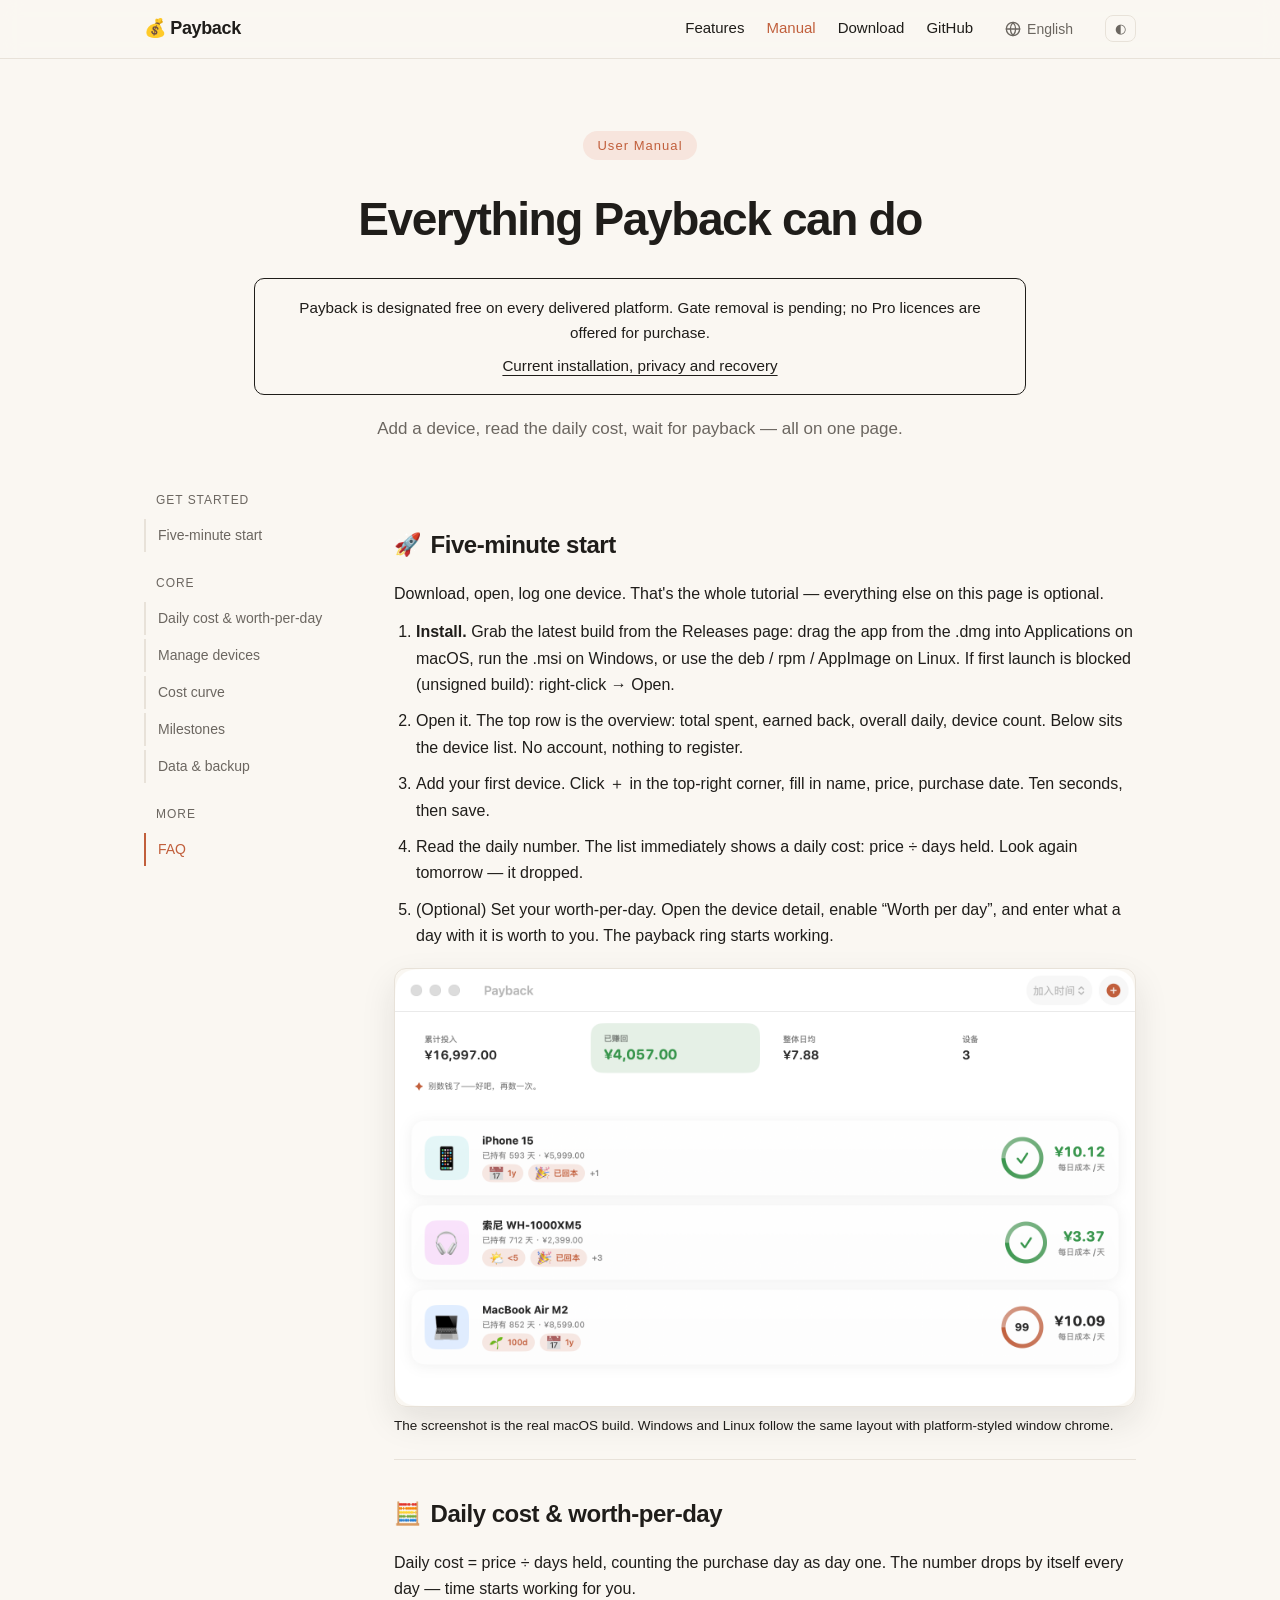
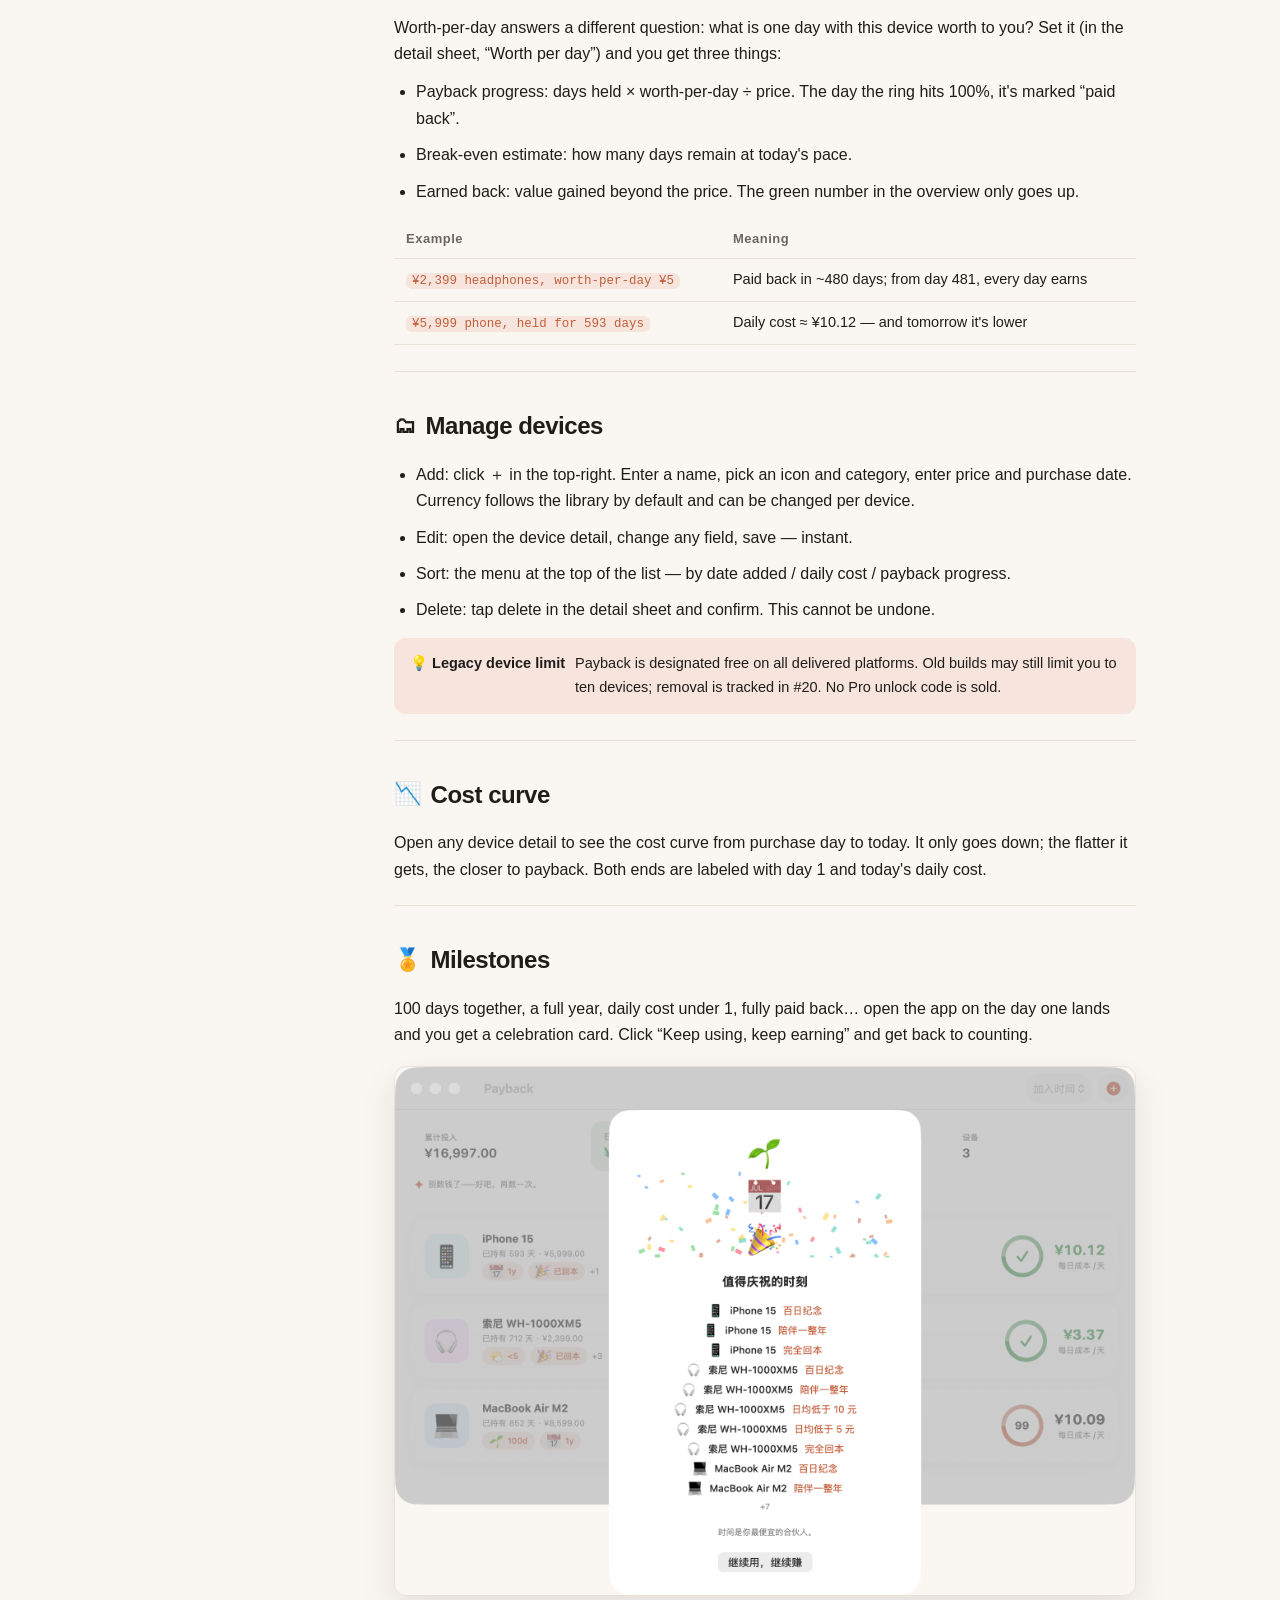
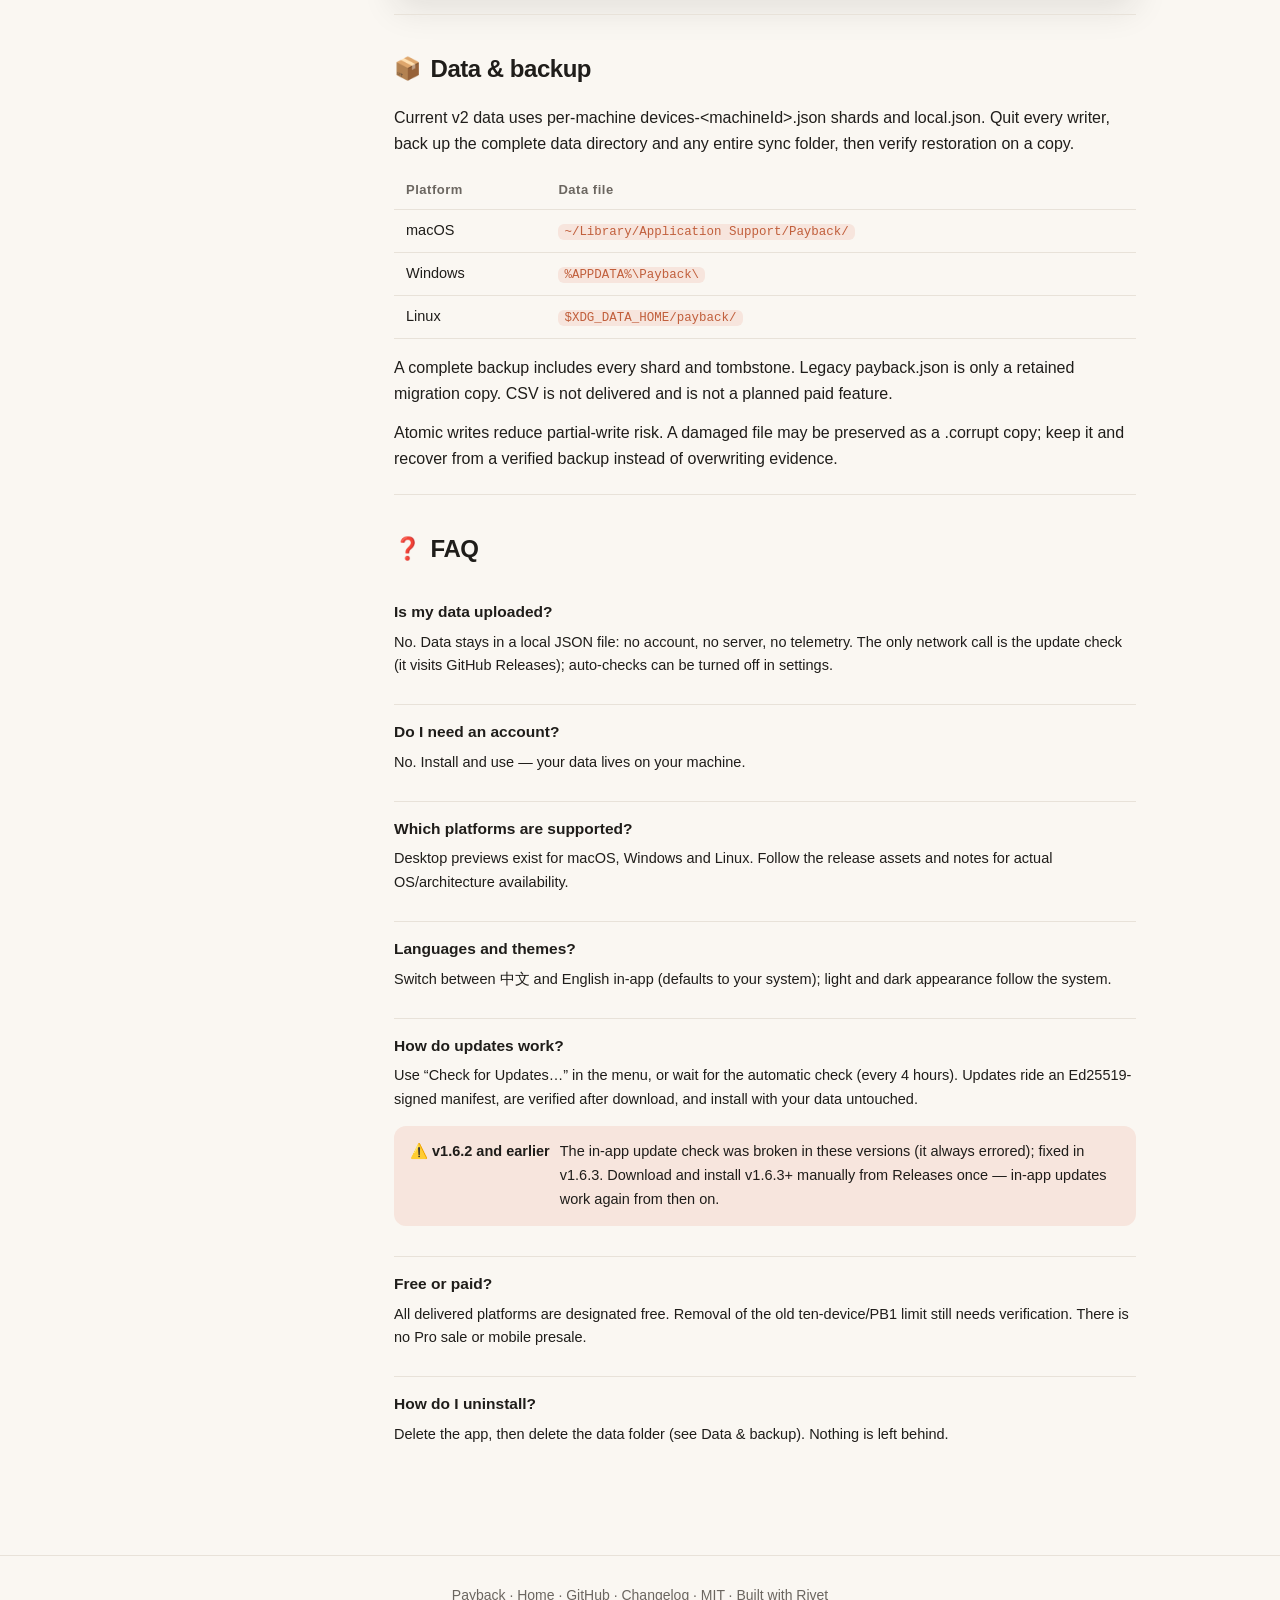
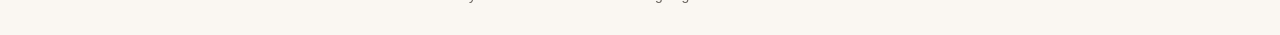
==== commit 07fa5a27: "docs: complete bilingual product homepage and user documentation Preserve concurrent runtime work an" ====
--- a/site/guide.html
+++ b/site/guide.html
@@ -13,6 +13,17 @@
   })();
 </script>
 <link rel="stylesheet" href="styles.css">
+<script>
+var _hmt = _hmt || [];
+(function() {
+  var hm = document.createElement("script");
+  hm.src = "https://hm.baidu.com/hm.js?8e2445912635226bcba0c400bfb6079d";
+  var s = document.getElementsByTagName("script")[0];
+  s.parentNode.insertBefore(hm, s);
+})();
+</script>
+<style>.lang-menu li.lang-choice{padding:0}.lang-menu .lang-choice button{display:block;width:100%;padding:8px 12px;border:0;background:transparent;color:inherit;font:inherit;text-align:left;cursor:pointer}.lang-menu .lang-choice button:focus-visible{outline:2px solid currentColor;outline-offset:-2px;border-radius:4px}</style>
+<style>.guide-status{margin:20px 0;padding:16px 20px;border:1px solid currentColor;border-radius:10px;font-size:.95rem;line-height:1.65}.guide-status p{margin:0 0 8px}.guide-status a{text-decoration:underline;text-underline-offset:4px}html:lang(en) .reader-zh,html:lang(zh) .reader-en{display:none!important}</style>
 </head>
 <body>
 <header class="nav">
@@ -29,8 +40,8 @@
           <span id="current-lang-label">English</span>
         </button>
         <ul class="lang-menu">
-          <li onclick="setLanguage('en')">English</li>
-          <li onclick="setLanguage('zh')">简体中文</li>
+          <li class="lang-choice"><button type="button" onclick="setLanguage('en')">English</button></li>
+          <li class="lang-choice"><button type="button" onclick="setLanguage('zh')">简体中文</button></li>
         </ul>
       </div>
       <button class="theme-btn" id="theme-btn" type="button" aria-label="Toggle theme">◐</button>
@@ -41,6 +52,7 @@
 <section class="manual-hero">
   <span class="eyebrow" data-i18n="guide.eyebrow">使用手册</span>
   <h1 data-i18n="guide.title">Payback 能做的事</h1>
+<aside class="guide-status"><p class="reader-en " lang="en">Payback is designated free on every delivered platform. Gate removal is pending; no Pro licences are offered for purchase.</p><p class="reader-zh " lang="zh">Payback 的定位是已交付平台全部免费。旧限制移除尚待完成；不销售 Pro 授权。</p><a class="reader-en" lang="en" href="https://github.com/turinglambdaai/payback/blob/main/docs/USER-GUIDE.md">Current installation, privacy and recovery</a><a class="reader-zh" lang="zh" href="https://github.com/turinglambdaai/payback/blob/main/docs/USER-GUIDE.zh-CN.md">当前安装、隐私与恢复</a></aside>
   <p class="lead" data-i18n="guide.lead">添加设备、看懂每日成本、等到回本——一页说清。</p>
 </section>
 
@@ -107,8 +119,8 @@
         <li data-i18n="mg.delete">删除：详情里点删除，确认后删除。删除后无法恢复。</li>
       </ul>
       <div class="callout">
-        <div class="callout-title">💡 <span data-i18n="mg.limitTitle">免费版上限</span></div>
-        <span data-i18n="mg.limitBody">免费版最多记录 10 台设备，已有记录不受影响。Pro 版解除上限（规划中）。</span>
+        <div class="callout-title">💡 <span data-i18n="mg.limitTitle">旧设备限制</span></div>
+        <span data-i18n="mg.limitBody">Payback 定位为全部已交付平台免费；旧构建仍可能限制 10 台设备，移除工作见 #20。不销售 Pro 解锁码。</span>
       </div>
     </section>
 
@@ -128,19 +140,19 @@
     <!-- =================== Data & backup =================== -->
     <section class="manual-section" id="data">
       <h2 class="manual-h2"><span class="h2-emoji">📦</span><span data-i18n="db.title">数据与备份</span></h2>
-      <p data-i18n="db.body">全部数据是一个本地 JSON 文件，人可读、随手备份。备份 = 复制这个文件；恢复 = 放回原位。</p>
+      <p data-i18n="db.body">当前 v2 数据由每台机器的 devices-&lt;machineId&gt;.json 分片与本机 local.json 组成。退出所有写入进程后，备份完整数据目录及启用的整个同步目录，再在副本中验证恢复。</p>
       <table class="manual-table">
         <thead>
           <tr><th data-i18n="db.t.platform">平台</th><th data-i18n="db.t.path">数据文件</th></tr>
         </thead>
         <tbody>
-          <tr><td>macOS</td><td><code>~/Library/Application Support/Payback/payback.json</code></td></tr>
-          <tr><td>Windows</td><td><code>%APPDATA%\Payback\payback.json</code></td></tr>
-          <tr><td>Linux</td><td><code>$XDG_DATA_HOME/payback/payback.json</code></td></tr>
+          <tr><td>macOS</td><td><code>~/Library/Application Support/Payback/</code></td></tr>
+          <tr><td>Windows</td><td><code>%APPDATA%\Payback\</code></td></tr>
+          <tr><td>Linux</td><td><code>$XDG_DATA_HOME/payback/</code></td></tr>
         </tbody>
       </table>
-      <p data-i18n="db.export">导出：这个 JSON 文件本身就是完整导出——用任意编辑器打开、放进云盘、随带走。CSV 导出在 Pro 规划中。</p>
-      <p data-i18n="db.atomic">写入是原子的：文件损坏时自动移到一旁（<code>.corrupt-时间戳</code>），应用重新开始，永不崩溃。</p>
+      <p data-i18n="db.export">完整备份包含全部机器分片与删除标记。旧 payback.json 仅为迁移保留副本；CSV 尚未交付，不属于付费规划。</p>
+      <p data-i18n="db.atomic">原子写入减少部分写入风险；损坏文件可能被移到 .corrupt 备份。不要覆盖它，先保留现场并从已验证备份恢复。</p>
     </section>
 
     <!-- =================== FAQ =================== -->
@@ -157,7 +169,7 @@
       </div>
       <div class="faq-item">
         <div class="faq-q" data-i18n="faq.q3">支持哪些平台？</div>
-        <p class="faq-a" data-i18n="faq.a3">macOS 14+（Apple Silicon / Intel）、Windows 10+（x64）。Linux 为实验性支持（deb / rpm / AppImage）。</p>
+        <p class="faq-a" data-i18n="faq.a3">提供 macOS、Windows 和 Linux 桌面预览，具体系统与架构以发行附件和版本说明为准。</p>
       </div>
       <div class="faq-item">
         <div class="faq-q" data-i18n="faq.q4">有哪些语言和主题？</div>
@@ -173,7 +185,7 @@
       </div>
       <div class="faq-item">
         <div class="faq-q" data-i18n="faq.q6">免费还是付费？</div>
-        <p class="faq-a" data-i18n="faq.a6">当前完全免费，免费版最多 10 台设备。Pro 版（自定义里程碑、CSV 导出、多账本、解除上限）规划中，商业路径公开可查。</p>
+        <p class="faq-a" data-i18n="faq.a6">已交付平台全部免费。旧十设备/PB1 限制仍需验证移除；不销售 Pro，也不预售移动端。</p>
       </div>
       <div class="faq-item">
         <div class="faq-q" data-i18n="faq.q7">怎么卸载？</div>
@@ -224,24 +236,24 @@
     "mg.edit": "编辑：打开设备详情，改任意字段，保存即时生效。",
     "mg.sort": "排序：列表右上角菜单，按加入时间 / 日均成本 / 回本进度。",
     "mg.delete": "删除：详情里点删除，确认后删除。删除后无法恢复。",
-    "mg.limitTitle": "免费版上限",
-    "mg.limitBody": "免费版最多记录 10 台设备，已有记录不受影响。Pro 版解除上限（规划中）。",
+    "mg.limitTitle": "旧设备限制",
+    "mg.limitBody": "Payback 定位为全部已交付平台免费；旧构建仍可能限制 10 台设备，移除工作见 #20。不销售 Pro 解锁码。",
     "cv.title": "每日成本曲线",
     "cv.body": "打开任一设备详情，下方是从买来到今天的成本曲线。曲线只会往下走，越平越接近回本。两端标注第 1 天和今天的每日成本。",
     "ms.title": "里程碑",
     "ms.body": "百日纪念、陪伴一整年、日均低于 1 元、完全回本……达成当天打开应用，会看到一张庆祝卡片。点「继续用，继续赚」关掉，继续数钱。",
     "db.title": "数据与备份",
-    "db.body": "全部数据是一个本地 JSON 文件，人可读、随手备份。备份 = 复制这个文件；恢复 = 放回原位。",
+    "db.body": "当前 v2 数据由每台机器的 devices-&lt;machineId&gt;.json 分片与本机 local.json 组成。退出所有写入进程后，备份完整数据目录及启用的整个同步目录，再在副本中验证恢复。",
     "db.t.platform": "平台", "db.t.path": "数据文件",
-    "db.export": "导出：这个 JSON 文件本身就是完整导出——用任意编辑器打开、放进云盘、随带走。CSV 导出在 Pro 规划中。",
-    "db.atomic": "写入是原子的：文件损坏时自动移到一旁（<code>.corrupt-时间戳</code>），应用重新开始，永不崩溃。",
+    "db.export": "完整备份包含全部机器分片与删除标记。旧 payback.json 仅为迁移保留副本；CSV 尚未交付，不属于付费规划。",
+    "db.atomic": "原子写入减少部分写入风险；损坏文件可能被移到 .corrupt 备份。不要覆盖它，先保留现场并从已验证备份恢复。",
     "faq.title": "常见问题",
     "faq.q1": "数据会上传吗？",
     "faq.a1": "不会。数据只存在本机 JSON 文件里：无账号、无服务器、无遥测。唯一的网络请求是检查更新（访问 GitHub Releases），可在设置里关闭自动检查。",
     "faq.q2": "需要注册账号吗？",
     "faq.a2": "不需要。装好就用，数据在你自己机器上。",
     "faq.q3": "支持哪些平台？",
-    "faq.a3": "macOS 14+（Apple Silicon / Intel）、Windows 10+（x64）。Linux 为实验性支持（deb / rpm / AppImage）。",
+    "faq.a3": "提供 macOS、Windows 和 Linux 桌面预览，具体系统与架构以发行附件和版本说明为准。",
     "faq.q4": "有哪些语言和主题？",
     "faq.a4": "应用内可切换中文 / English（默认跟随系统）；深浅色外观跟随系统设置。",
     "faq.q5": "怎么更新？",
@@ -249,7 +261,7 @@
     "faq.legacyTitle": "v1.6.2 及更早版本",
     "faq.legacyBody": "这些版本的「检查更新」有缺陷（点了就报错），已在 v1.6.3 修复。请到 Releases 页手动下载安装一次，之后应用内更新恢复正常。",
     "faq.q6": "免费还是付费？",
-    "faq.a6": "当前完全免费，免费版最多 10 台设备。Pro 版（自定义里程碑、CSV 导出、多账本、解除上限）规划中，商业路径公开可查。",
+    "faq.a6": "已交付平台全部免费。旧十设备/PB1 限制仍需验证移除；不销售 Pro，也不预售移动端。",
     "faq.q7": "怎么卸载？",
     "faq.a7": "删掉应用，再删数据文件夹（路径见「数据与备份」）。不留任何残留。",
     "footer.home": "首页",
@@ -290,24 +302,24 @@
     "mg.edit": "Edit: open the device detail, change any field, save — instant.",
     "mg.sort": "Sort: the menu at the top of the list — by date added / daily cost / payback progress.",
     "mg.delete": "Delete: tap delete in the detail sheet and confirm. This cannot be undone.",
-    "mg.limitTitle": "Free tier limit",
-    "mg.limitBody": "The free version holds up to 10 devices; existing records are never touched. Pro lifts the cap (planned).",
+    "mg.limitTitle": "Legacy device limit",
+    "mg.limitBody": "Payback is designated free on all delivered platforms. Old builds may still limit you to ten devices; removal is tracked in #20. No Pro unlock code is sold.",
     "cv.title": "Cost curve",
     "cv.body": "Open any device detail to see the cost curve from purchase day to today. It only goes down; the flatter it gets, the closer to payback. Both ends are labeled with day 1 and today's daily cost.",
     "ms.title": "Milestones",
     "ms.body": "100 days together, a full year, daily cost under 1, fully paid back… open the app on the day one lands and you get a celebration card. Click “Keep using, keep earning” and get back to counting.",
     "db.title": "Data & backup",
-    "db.body": "Everything lives in one local JSON file — human-readable, easy to back up. Backup = copy the file. Restore = put it back.",
+    "db.body": "Current v2 data uses per-machine devices-&lt;machineId&gt;.json shards and local.json. Quit every writer, back up the complete data directory and any entire sync folder, then verify restoration on a copy.",
     "db.t.platform": "Platform", "db.t.path": "Data file",
-    "db.export": "Export: that JSON file is the full export — open it in any editor, drop it in cloud storage, take it anywhere. CSV export is planned for Pro.",
-    "db.atomic": "Writes are atomic: a corrupt file is moved aside (<code>.corrupt-&lt;timestamp&gt;</code>) and the app starts fresh — it never crashes.",
+    "db.export": "A complete backup includes every shard and tombstone. Legacy payback.json is only a retained migration copy. CSV is not delivered and is not a planned paid feature.",
+    "db.atomic": "Atomic writes reduce partial-write risk. A damaged file may be preserved as a .corrupt copy; keep it and recover from a verified backup instead of overwriting evidence.",
     "faq.title": "FAQ",
     "faq.q1": "Is my data uploaded?",
     "faq.a1": "No. Data stays in a local JSON file: no account, no server, no telemetry. The only network call is the update check (it visits GitHub Releases); auto-checks can be turned off in settings.",
     "faq.q2": "Do I need an account?",
     "faq.a2": "No. Install and use — your data lives on your machine.",
     "faq.q3": "Which platforms are supported?",
-    "faq.a3": "macOS 14+ (Apple Silicon / Intel) and Windows 10+ (x64). Linux support is experimental (deb / rpm / AppImage).",
+    "faq.a3": "Desktop previews exist for macOS, Windows and Linux. Follow the release assets and notes for actual OS/architecture availability.",
     "faq.q4": "Languages and themes?",
     "faq.a4": "Switch between 中文 and English in-app (defaults to your system); light and dark appearance follow the system.",
     "faq.q5": "How do updates work?",
@@ -315,7 +327,7 @@
     "faq.legacyTitle": "v1.6.2 and earlier",
     "faq.legacyBody": "The in-app update check was broken in these versions (it always errored); fixed in v1.6.3. Download and install v1.6.3+ manually from Releases once — in-app updates work again from then on.",
     "faq.q6": "Free or paid?",
-    "faq.a6": "Completely free today, up to 10 devices on the free tier. Pro (custom milestones, CSV export, multiple libraries, no cap) is planned — the commercial roadmap is public.",
+    "faq.a6": "All delivered platforms are designated free. Removal of the old ten-device/PB1 limit still needs verification. There is no Pro sale or mobile presale.",
     "faq.q7": "How do I uninstall?",
     "faq.a7": "Delete the app, then delete the data folder (see Data & backup). Nothing is left behind.",
     "footer.home": "Home",
--- a/site/styles.css
+++ b/site/styles.css
@@ -99,16 +99,23 @@
 
 .note { margin-top: 26px; font-size: 13.5px; color: var(--muted); }
 
-.dl-grid { display: grid; grid-template-columns: repeat(auto-fit, minmax(240px, 1fr)); gap: 18px; max-width: 640px; }
+.dl-grid { display: grid; grid-template-columns: repeat(auto-fit, minmax(240px, 1fr)); gap: 18px; max-width: 780px; }
 .dl-card {
   display: block; background: var(--surface); border: 1px solid var(--line);
   border-radius: var(--radius); padding: 28px; text-align: center;
   transition: transform 0.12s ease, box-shadow 0.12s ease, border-color 0.12s ease;
 }
 .dl-card:hover { transform: translateY(-3px); border-color: var(--accent); box-shadow: 0 8px 22px rgba(31, 29, 26, 0.07); }
+.dl-card.dl-current { border-color: var(--accent); }
+/* the themed .dl-card background rules out-specify .dl-card.dl-current,
+   so the tint is re-declared per theme */
+:root[data-theme="dark"] .dl-card.dl-current { background: var(--accent-soft); }
+:root[data-theme="light"] .dl-card.dl-current { background: var(--accent-soft); }
 .dl-card h3 { font-size: 18px; margin-bottom: 6px; }
 .dl-card p { font-size: 14px; color: var(--muted); }
 #download .note { max-width: 640px; }
+.dl-all { color: var(--accent); font-weight: 600; }
+.dl-all:hover { text-decoration: underline; }
 
 .footer {
   border-top: 1px solid var(--line); padding: 28px 24px; text-align: center;
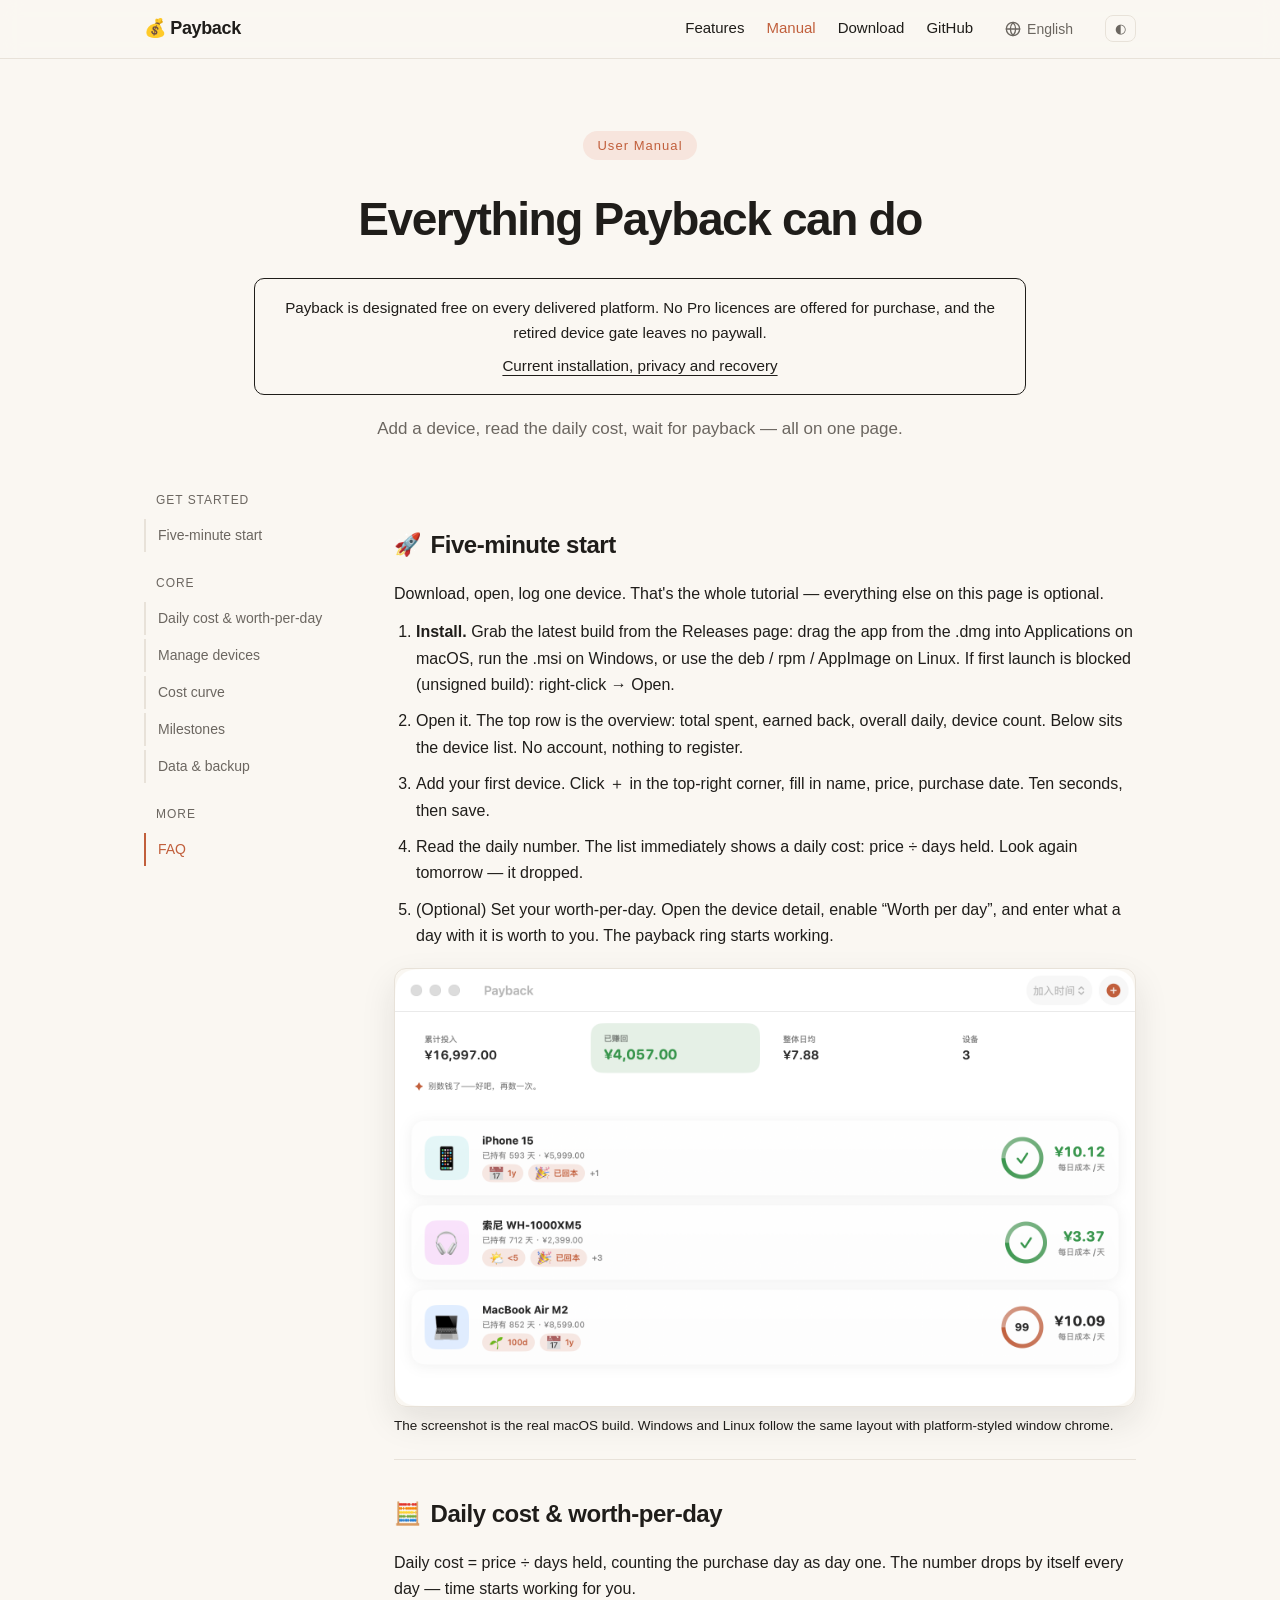
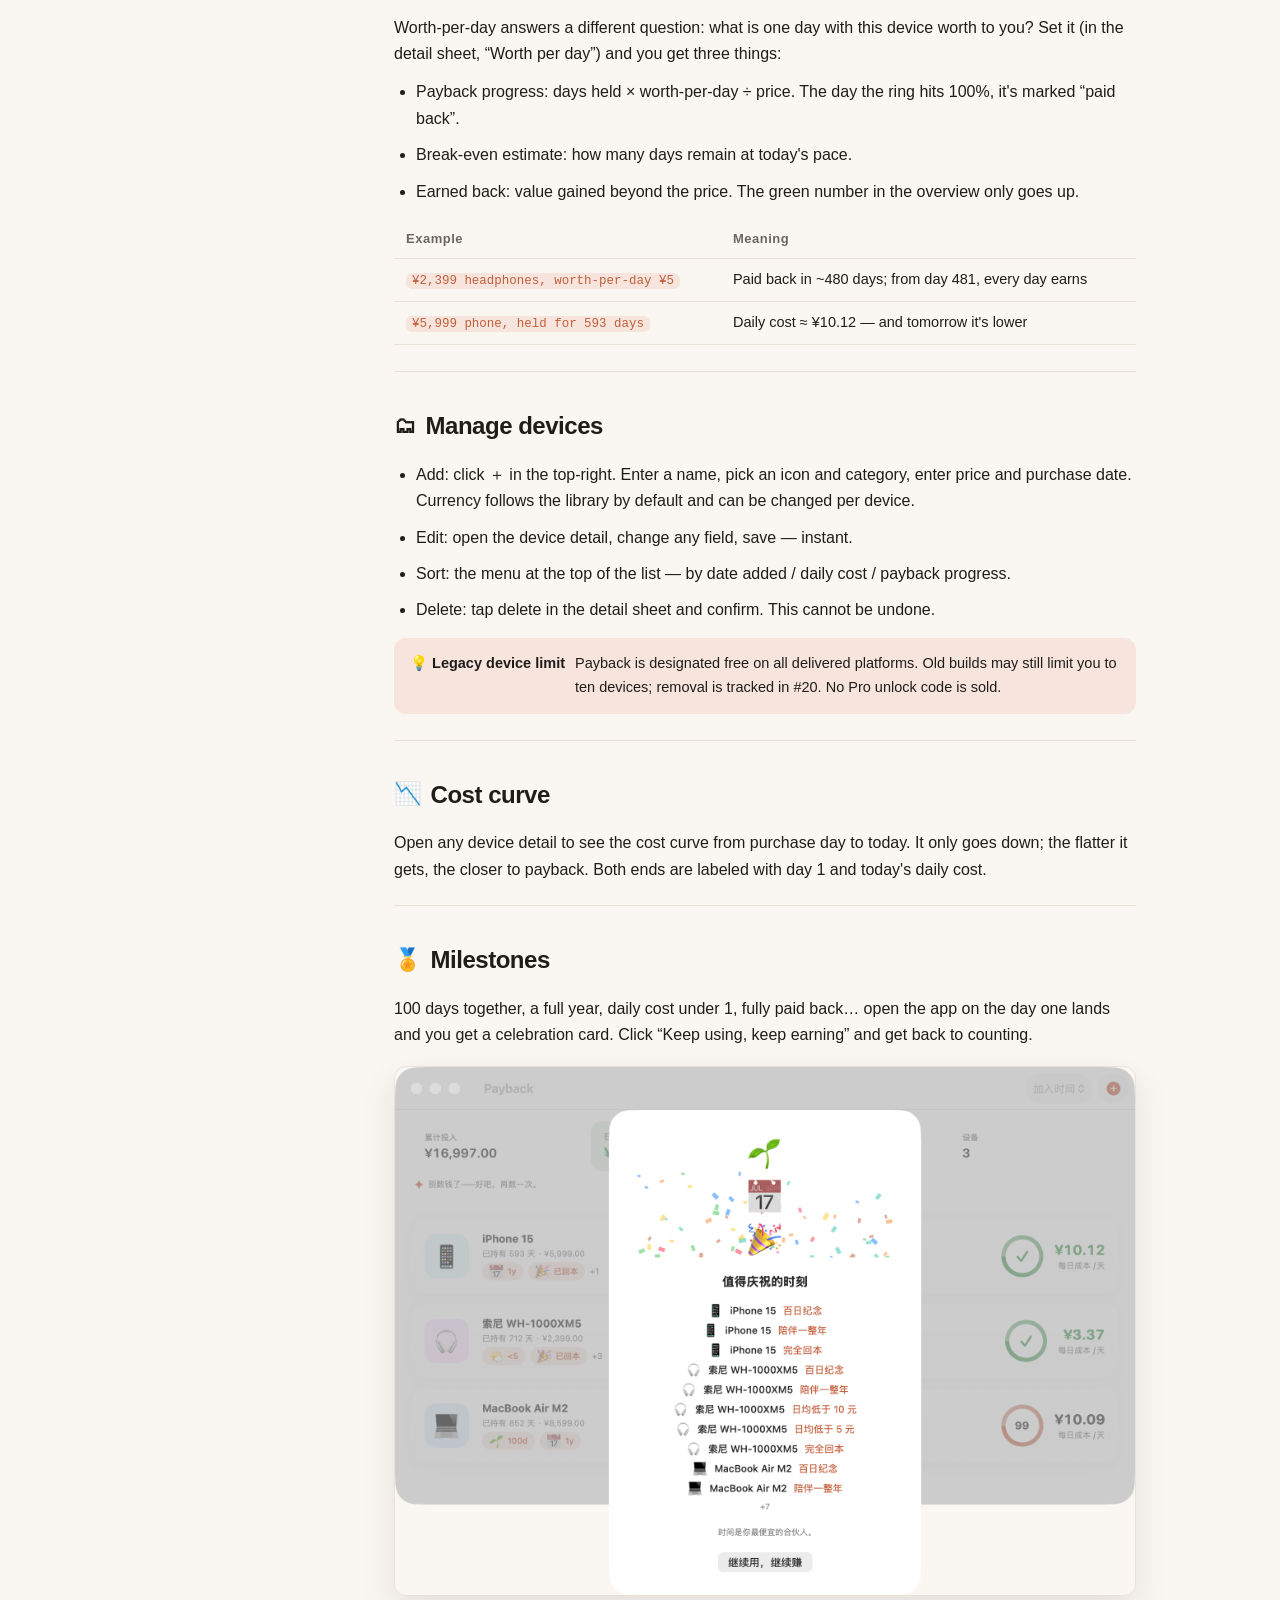
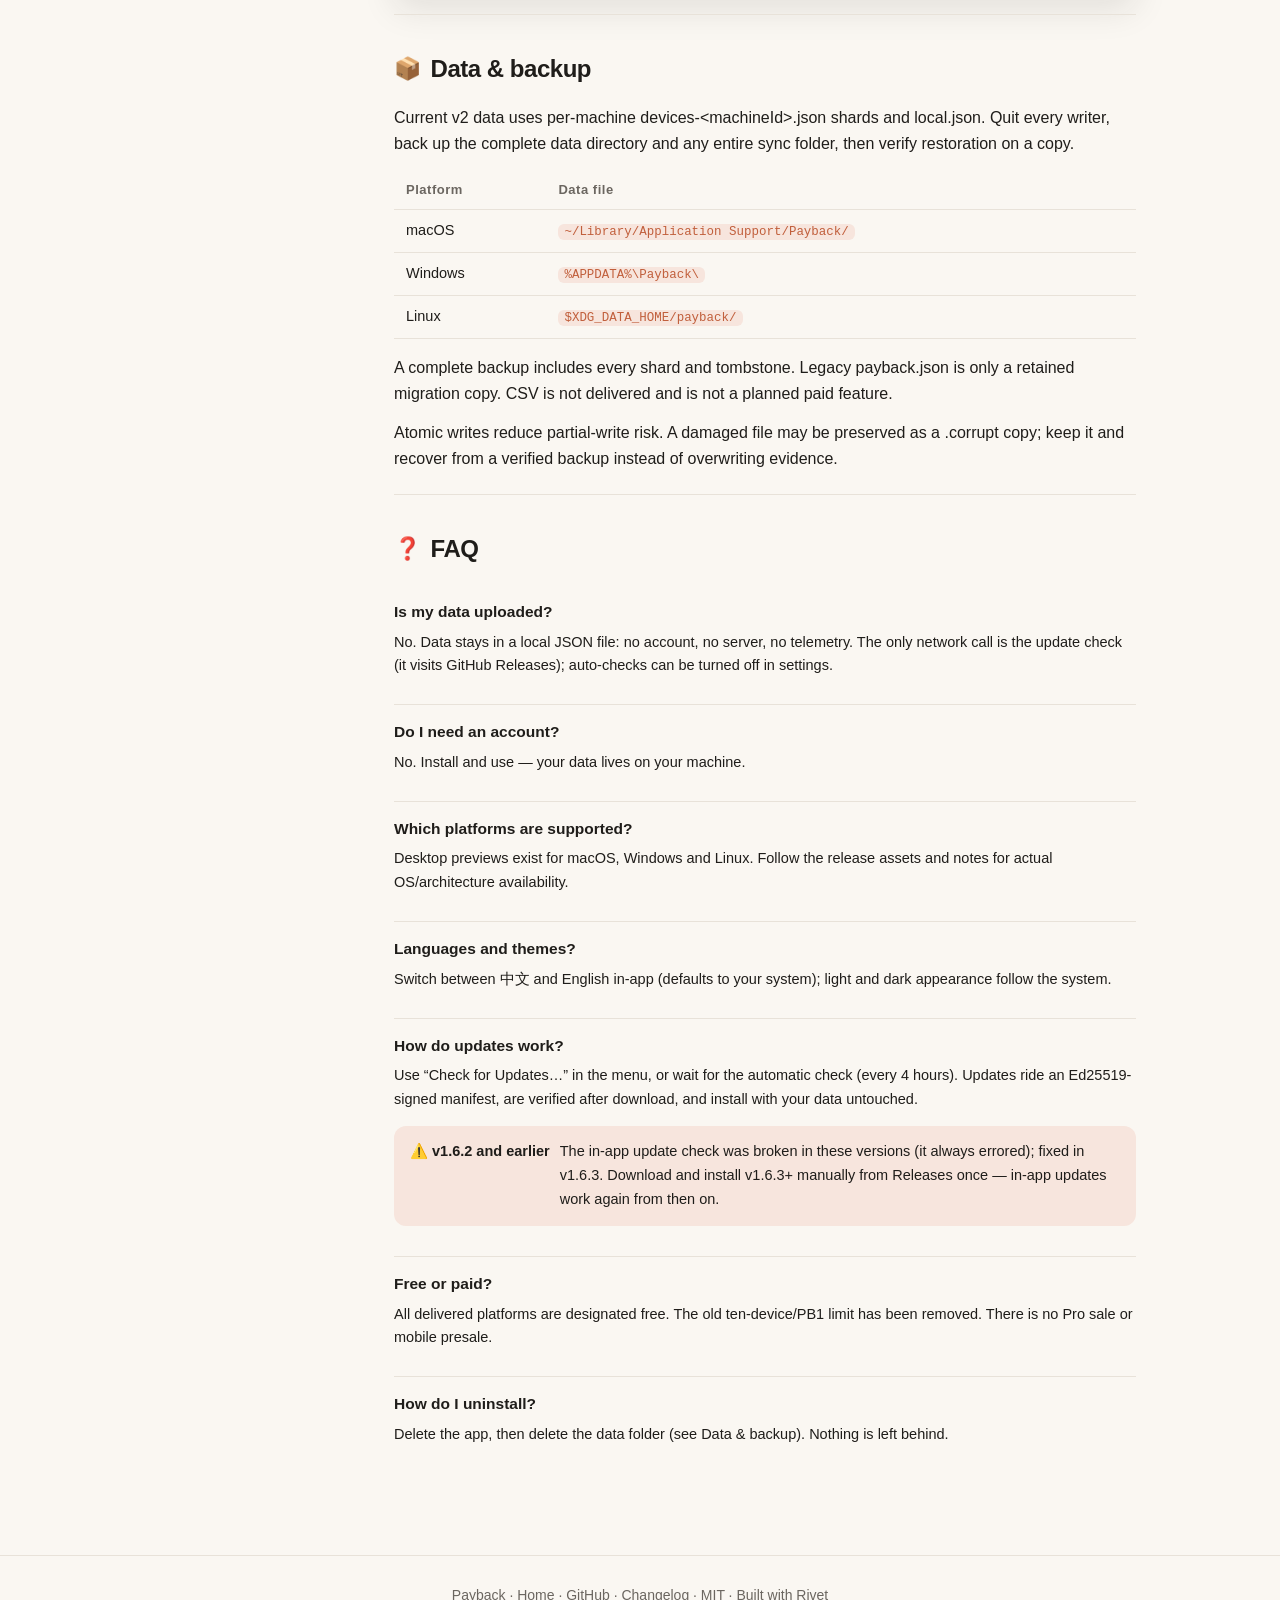
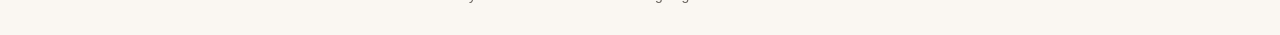
==== commit d936440b: "free product: retire the ten-device/PB1 gate on every host Decision 2026-10-auth-1 makes Payback fre" ====
--- a/site/guide.html
+++ b/site/guide.html
@@ -52,7 +52,7 @@
 <section class="manual-hero">
   <span class="eyebrow" data-i18n="guide.eyebrow">使用手册</span>
   <h1 data-i18n="guide.title">Payback 能做的事</h1>
-<aside class="guide-status"><p class="reader-en " lang="en">Payback is designated free on every delivered platform. Gate removal is pending; no Pro licences are offered for purchase.</p><p class="reader-zh " lang="zh">Payback 的定位是已交付平台全部免费。旧限制移除尚待完成；不销售 Pro 授权。</p><a class="reader-en" lang="en" href="https://github.com/turinglambdaai/payback/blob/main/docs/USER-GUIDE.md">Current installation, privacy and recovery</a><a class="reader-zh" lang="zh" href="https://github.com/turinglambdaai/payback/blob/main/docs/USER-GUIDE.zh-CN.md">当前安装、隐私与恢复</a></aside>
+<aside class="guide-status"><p class="reader-en " lang="en">Payback is designated free on every delivered platform. No Pro licences are offered for purchase, and the retired device gate leaves no paywall.</p><p class="reader-zh " lang="zh">Payback 的定位是已交付平台全部免费。旧设备数限制已退役；不销售 Pro 授权。</p><a class="reader-en" lang="en" href="https://github.com/turinglambdaai/payback/blob/main/docs/USER-GUIDE.md">Current installation, privacy and recovery</a><a class="reader-zh" lang="zh" href="https://github.com/turinglambdaai/payback/blob/main/docs/USER-GUIDE.zh-CN.md">当前安装、隐私与恢复</a></aside>
   <p class="lead" data-i18n="guide.lead">添加设备、看懂每日成本、等到回本——一页说清。</p>
 </section>
 
@@ -185,7 +185,7 @@
       </div>
       <div class="faq-item">
         <div class="faq-q" data-i18n="faq.q6">免费还是付费？</div>
-        <p class="faq-a" data-i18n="faq.a6">已交付平台全部免费。旧十设备/PB1 限制仍需验证移除；不销售 Pro，也不预售移动端。</p>
+        <p class="faq-a" data-i18n="faq.a6">已交付平台全部免费。旧十设备/PB1 限制已移除；不销售 Pro，也不预售移动端。</p>
       </div>
       <div class="faq-item">
         <div class="faq-q" data-i18n="faq.q7">怎么卸载？</div>
@@ -261,7 +261,7 @@
     "faq.legacyTitle": "v1.6.2 及更早版本",
     "faq.legacyBody": "这些版本的「检查更新」有缺陷（点了就报错），已在 v1.6.3 修复。请到 Releases 页手动下载安装一次，之后应用内更新恢复正常。",
     "faq.q6": "免费还是付费？",
-    "faq.a6": "已交付平台全部免费。旧十设备/PB1 限制仍需验证移除；不销售 Pro，也不预售移动端。",
+    "faq.a6": "已交付平台全部免费。旧十设备/PB1 限制已移除；不销售 Pro，也不预售移动端。",
     "faq.q7": "怎么卸载？",
     "faq.a7": "删掉应用，再删数据文件夹（路径见「数据与备份」）。不留任何残留。",
     "footer.home": "首页",
@@ -327,7 +327,7 @@
     "faq.legacyTitle": "v1.6.2 and earlier",
     "faq.legacyBody": "The in-app update check was broken in these versions (it always errored); fixed in v1.6.3. Download and install v1.6.3+ manually from Releases once — in-app updates work again from then on.",
     "faq.q6": "Free or paid?",
-    "faq.a6": "All delivered platforms are designated free. Removal of the old ten-device/PB1 limit still needs verification. There is no Pro sale or mobile presale.",
+    "faq.a6": "All delivered platforms are designated free. The old ten-device/PB1 limit has been removed. There is no Pro sale or mobile presale.",
     "faq.q7": "How do I uninstall?",
     "faq.a7": "Delete the app, then delete the data folder (see Data & backup). Nothing is left behind.",
     "footer.home": "Home",
